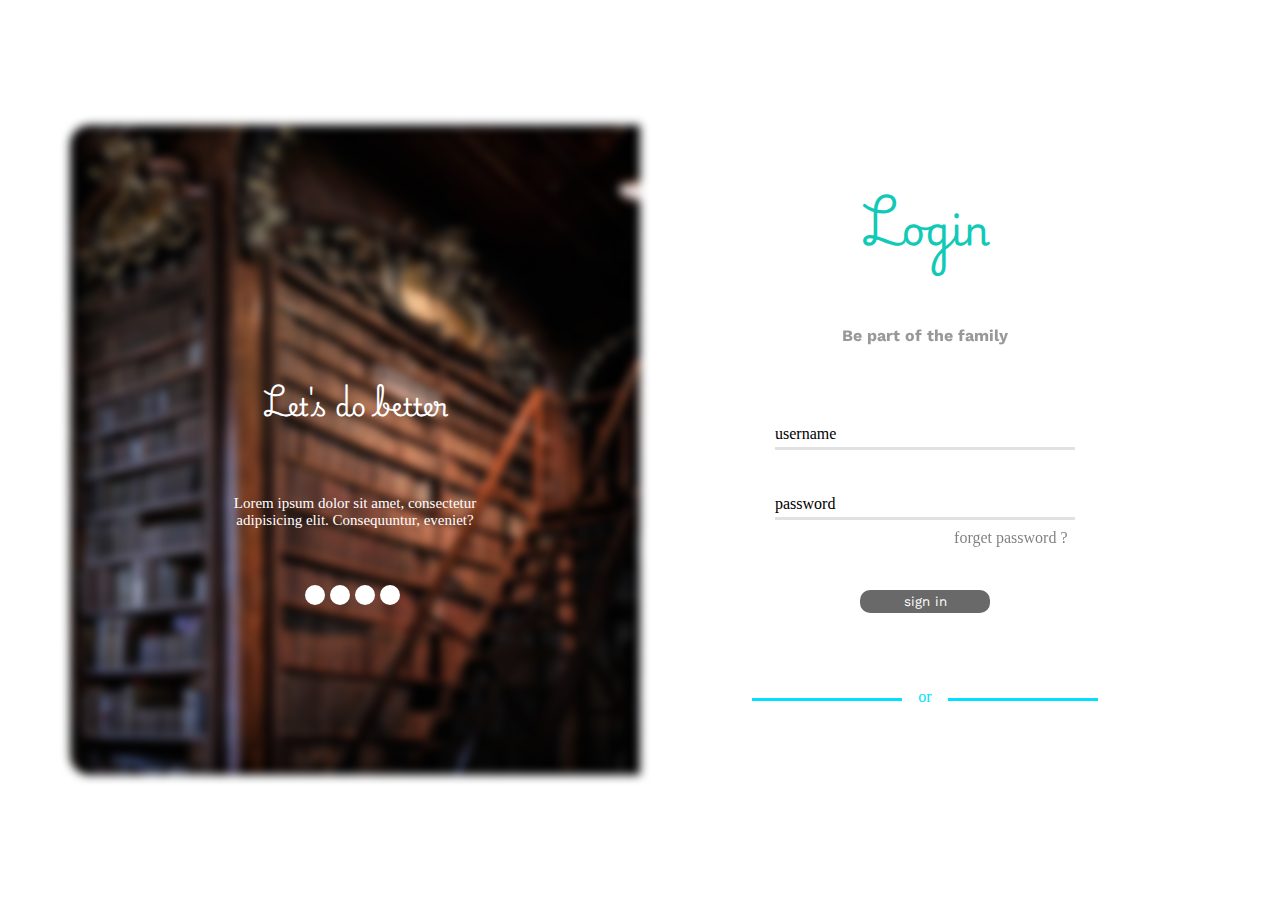
==== login-paper.html @ 029db48c "first commit" ====
<!DOCTYPE html>
<html lang="en">
<head>
    <meta charset="UTF-8">
    <meta name="viewport" content="width=device-width, initial-scale=1.0">
    <!-- main css file -->
     <link rel="stylesheet" href="css/style.css">
    <!-- second page css file -->
    <link rel="stylesheet" href="css/second-page.css">
    <!-- login paper css file -->
     <link rel="stylesheet" href="css/login-paper.css">
    <!-- Normalize css file -->
     <link rel="stylesheet" href="css/normalize.css">
   <!-- font -->
   <link rel="preconnect" href="https://fonts.googleapis.com">
   <link rel="preconnect" href="https://fonts.gstatic.com" crossorigin>
   <link href="https://fonts.googleapis.com/css2?family=Work+Sans:ital,wght@0,100..900;1,100..900&display=swap" rel="stylesheet">
   <!-- font awesome file -->
    <link rel="stylesheet" href="css/all.min.css">
    <title>login paper</title>
</head>
<body>
    <div class="all-page">
        <div class="container">
            <div class="page">
                <div class="part-one">
                    <img src="image/part-one.jpeg" alt="part one">
                    <div class="details">
                        <h2>Let's do better</h2>
                        <p>Lorem ipsum dolor sit amet, consectetur adipisicing elit. Consequuntur, eveniet?</p>
                    </div>
                    <div class="hover-button">
                        <span></span>
                        <span></span>
                        <span></span>
                        <span></span>
                    </div>
                </div>
                <div class="part-two">
                    <div class="details">
                        <h2>Login</h2>
                        <h4>Be part of the family</h4>
                    </div>
                    <div class="forme">
                        <form>
                            <div class="one">
                                <input class="p4" type="text" id="name" required name="username">
                                <label for="name">username</label>
                            </div>
                            <div class="two">
                                <input type="password" id="password" required name="password" minlength="8" maxlength="32">
                                <label for="password">password</label>
                            </div>
                            <p class="forget">forget password ?</p>
                            <div class="submit">
                                <input type="submit" value="sign in">
                            </div>
                        </form>
                    </div>
                    <div class="footer-form">
                        <p class="or">or</p>
                        <div class="google">
                            <i class="fa-brands fa-google"></i>
                            <p>sign in with google</p>
                        </div>
                    </div>
                </div>
            </div>
        </div>
    </div>
</body>
</html>
---- css/style.css ----
/*  start global value */

*{
    box-sizing: border-box;
    -webkit-box-sizing: border-box;
    -moz-box-sizing: border-box;
    margin: 0;
    padding: 0;
}

.container{
    padding-left: 15px;
    padding-right: 15px;
    margin-left: auto;
    margin-right: auto;
}

:root{
    --maincolor:#10cab7;
    --secondcolor:#26D381;
    --thirdcolor:#00E1FF;
    --fourthcolor:#EEE;
    --fifthcolor:#e1dfdf;
    --mainfont: "Work Sans", serif;
}

/* small */

@media (min-width: 768px){
    .container{
        width: 750px;
    }
}

/* meduim */

@media (min-width: 992px){
    .container{
        width: 950px;
    }
}

/* large */

@media (min-width: 1200px){
    .container{
        width:1170px;
    }
}

/* start my framwork title of the bage */

.bage-title-all{
    display: flex;
    justify-content: center;
    align-items: center;
    flex-wrap: wrap;
    position: relative;
}

.bage-head-title{
    font-family: var(--mainfont);
    font-size: 100px;
    width: 100%;
    display: flex;
    justify-content: center;
    font-weight: 900;
    opacity: .1;
}

.abge-para-title{
    position: absolute;
    bottom: 80px;
    font-size: 20px;
    opacity: .7;
}

/* end my framwork title of the bage */

::selection{
    background-color: #ff4081;
    color: #ffffff;
}

/*  end global value */

/* ===================================================================================================== */

/*  start header */
.header{
    padding: 20px;
}

.nav{
    display: flex;
    justify-content: center;
    align-items: center;
}

.all{
    width: 80%;
    position: relative;
    display: grid; 
    grid-template-columns: 1fr 1fr 1fr;
    padding: 15px;
    border-radius: 10px;
    padding-bottom: 0px;
    background-color: var(--fourthcolor);
    box-shadow:0 0 15px 10px var(--fifthcolor) ;
    z-index: 100;
}

.header .all{
    position: fixed;
    top: -5px;
}

.header .all .logo{
    width: 70px;
}

.header .all .icon{
    display: flex;
    justify-content: flex-end;
    flex-wrap: wrap;
    width: 30px;
    position: relative;
}

.header .all .links{
    position: relative;
    grid-column: 3/4;
    display: flex;
    justify-content: flex-end;
}

.header .all .links .icon span{
    width:100%;
    height: 4px;
    display: block;
    background-color: black;
    margin-bottom:4px;
    border-radius: 5px; 
}

.header .all .icon span:nth-child(2){
    display: flex;
    justify-content: flex-end;
    width: 60%;
}

.header .all .icon:hover span:nth-child(2){
    width: 100%;
    transition: .5s;
}

.header .all .links ul{
    list-style: none;
    background-color: var(--fourthcolor);
    min-width: 150px;
    margin: 0;
    padding: 0;
    position: absolute;
    right: 0;
    padding: 10px;
    top: 40px;
    border-radius: 5px;
    display: none;
}

.header .all .links ul::before{
    content: "";
    position: absolute;
    width: 0px;
    height: 0px;
    left: 127px;
    top: -15px;
    border-style: solid;
    border-color: black transparent transparent transparent;
    border-width: 10px;
}

.header .all .links ul  li a{
    text-decoration: none;
    display: block;
    font-family:Arial;
	color:var(--secondcolor);
	font-size:15px;
    padding: 10px;
}

.header .all .links ul  li a:hover{
    color: var(--thirdcolor);
    transform: translateX(10px);
    transition-duration: .5s;
}

.header .all .links ul  li:not(:last-child){
    border-bottom: 3px solid #e1dfdf;
}

.header .all .links:hover ul{
    display: block;
    transition: 3s;
}

.welcome{
    width: 100%;
    background-image: url(../image/header.jpg);
    background-size: cover;
    height: calc(100vh - 68px);
    display: flex;
    justify-content: center;
    align-items: center;
}

.welcome .detail{
    text-align: center;
}

.welcome .detail h1{
    color: #10cab7;
    font-size: 70px;
    font-family: var(--mainfont);
}

.welcome .detail p{
    color:black ;
    font-size: 25px;
    min-width: 50%;
    font-family: "Work Sans", serif;
    margin-top: 20px;
}

@media (max-width: 768px){
    .welcome .detail h1{
        font-size: 55px;
    }
}


/*  end header */

/* =============================================================================================================== */

/* start header section  */

.header-section{
    width: 100%;
    height: 50vh;
}

.header-section .content{
    width: 80%;
    display: flex;
    justify-content: space-between;
    margin: 100px auto;
}

.header-section .content .card{
    width: calc(80% / 3);
    display: flex;
    justify-content: center;
    align-items: center;
    flex-wrap: wrap;
}

.header-section .content .card i{
    font-size: 50px;
    width: 100%;
    display: flex;
    justify-content: center;
    color: var(--maincolor);
    margin-bottom: 30px;
}

.header-section .content > div{
    padding: 20px;
    box-shadow: 0px 20px 20px 10px var(--fifthcolor);
}

.header-section .content .three{
    width: 25%;
}

.header-section .content .card  h3{
    font-size: 25px;
    text-align: center;
    margin-bottom: 20px;
    font-family: var(--mainfont);
    font-weight: 800;
}

.header-section .content .card p{
    font-size: 15px;
    text-align: center;
    width: 80%;
    opacity: .5;
}

.header-section .content .card:hover{
    box-shadow: 0 0 15px 10px var(--fifthcolor);
    padding: 15px;
    border-radius: 20px;
    transition: 1s;
}

/*  start media header section  */

/* phone */

@media (max-width: 767px){
    .header-section{
        width: 100%;
        height: 110vh;
    }
    .header-section .content {
        display: block;
    }
    .header-section .content .card{
        width: 100%;
        margin-bottom: 50px;
        border-radius: 10px;
        box-shadow:0 0 15px 10px var(--fifthcolor) ;
        padding: 15px;
    }
}

/* small */

@media (min-width: 768px) and (max-width: 991px) {
    .header-section{
        width: 100%;
        height: 100vh;
    }
    .header-section .content {
        display: block;
    }
    .header-section .content .card{
        width: 100%;
        margin-bottom: 50px;
        border-radius: 10px;
        box-shadow:0 0 15px 10px var(--fifthcolor) ;
        padding: 15px;
    }
}

/* meduim */

@media (min-width: 992px) and (max-width: 1199px){
    .header-section{
        width: 100%;
        height: 60vh;
    }
    .header-section .content {
        display: flex;
        flex-wrap: wrap;
    }
    .header-section .content .card{
        width: calc(50% - 30px);
        margin-bottom: 50px;
        border-radius: 10px;
        box-shadow:0 0 15px 10px var(--fifthcolor) ;
        padding: 15px;
    }
    .header-section .content .one{
        margin-right: 30px;
    }
    .header-section .content .two{
        margin-left: 30px;
    }
    .header-section .content .three{
        width: 80%;
        margin: auto;
    }
}

/* large */

@media (min-width: 1200px){
}


/*  end media header section  */

/* end header section  */

/* =============================================================================================================== */


/* start Services section */

.Services{
    width: 100%;
    height: 100vh;
}

/* title of the bage by framfork */

.Services .container .Services-body{
    display: grid;
    grid-template-columns: 1fr 1fr 1fr;
    grid-template-rows:20vh 20vh  ;
    margin-top:140px ;
}

.Services .container .Services-body .element1 , .element2{
    grid-column: 1 / 2;
}

.Services .container .Services-body .element3 , .element4{
    grid-column: 2 / 3;
}

.Services .container .Services-body .element3{
    grid-row: 1 / 2;
}

.Services .container .Services-body  .Services-imge{
    grid-column: 3 / 4;
    grid-row: 1 / 3;
    position: relative;
}

.Services .container .Services-body .element{
    width: 200px;
    display: flex;
    position: relative;
}

.Services .container .Services-body .element:hover h3{
    color: var(--maincolor);
    transition: .7s;
}

.Services .container .Services-body .element:hover p{
    opacity: .5;
    transition: .7s;
}

.Services .container .Services-body .element i{
    font-size: 40px;
    color: var(--maincolor);
    margin-right: 20px;;
}

.Services .container .Services-body .element .Services-head,.Services-para{
    position: absolute;
} 

.Services .container .Services-body .element .Services-head{
    width: 100%;
    left: 80px;
    top: 0px;
    font-family: var(--mainfont);
    font-weight: 900;
}

.Services .container .Services-body .element .Services-para{
    width: 100%;
    top: 40px;
    left: 80px;
    opacity: .7;
}

.Services .container .Services-img{
    width: 200px;
    height: 250px;
    position: relative;
    top: 40%;
    transform: translateY(-50%);
    left: 40px;
    border-radius: 5px;
}

.Services .container .Services-imge::after{
    content: "";
    position: absolute;
    width: 80px;
    height: 320px;
    background-color: rgb(43, 69, 89);
    top: 40%;
    transform: translateY(-50%);
    z-index: -100;
    border-radius: 5px;
}

/*  start media section  */

/* phone */

@media(max-width: 767px){
    .Services .container .Services-body{
        display: grid;
        grid-template-columns: 1fr 1fr 1fr 1fr;
        grid-template-rows:20vh 20vh 20vh 20vh ;
        margin-top:90px ;
    }
    
    .Services .container .Services-body .element1 , .element2{
        grid-column: 2 / 4;
    }
    .Services .container .Services-body .element1{
        grid-row: 1 / 2;
    }
    .Services .container .Services-body .element2{
        grid-row: 2 / 3;
    }
    .Services .container .Services-body .element3 , .element4{
        grid-column: 2 / 4;
    }
    .Services .container .Services-body .element3{
        grid-row: 3 / 4;
    }
    .Services .container .Services-body .element4{
        grid-row: 4 / 5;
    }
    .Services .container .Services-body  .Services-imge{
        display: none;
    }
    .Services .container .Services-body .element{
        position: relative;
        left: 35%;
        transform: translateX(-50%);
        margin-bottom: 50px;
    }
    .Services .container .Services-body .element:hover h3{
        color: var(--maincolor);
        transition: .7s;
    }
    .Services .container .Services-body .element:hover p{
        opacity: .5;
        transition: .7s;
    }
    .Services{
        height: 120vh;
    }
    .Services .container .title h1{
        font-size: 80px;
    }
    .Services .container .title p{
        bottom: 55px;
    }
}

/* small */

@media (min-width: 768px) and (max-width: 991px){
    .Services .container .Services-body{
        display: grid;
        grid-template-columns: 1fr 1fr 1fr 1fr;
        grid-template-rows:20vh 20vh  ;
        margin-top:140px ;
    }
    .Services .container .Services-body .element1 , .element2{
        grid-column: 1 / 3;
    }
    .Services .container .Services-body .element3 , .element4{
        grid-column: 3 / 5;
    }
    .Services .container .Services-body .element3{
        grid-row: 1 / 2;
    }
    .Services .container .Services-body  .Services-imge{
        display: none;
    }
}

/* meduim */

@media (min-width: 992px) and (max-width: 1199px){   
}

/* large */

@media (min-width: 1200px){
}

/* end Services section */

/* =============================================================================================================== */

/*start Portfolio section */

.portfolio{
    width: 100%;
    height: 100vh;
    background-color: var(--fourthcolor);
}

/* title of the bage by framfork */

.portfolio .container .portfolio-body{
    display: grid;
    grid-template-columns: repeat(3 , 1fr);
    gap: 30px;
    margin-top: 50px;
    perspective: 500px;  
} 

.portfolio .container .portfolio-body .portfolio-card{
    transform-style: preserve-3d;
    transition-duration: 1s; 
    position: relative;
    width: 300px;
    height: 300px;
}

.portfolio .container .portfolio-body .portfolio-card .front{
    width: 100%;
    height: 100%;
    background-color: rgb(245, 244, 244);
    border-radius: 10px;
    position: absolute;
    backface-visibility: hidden;
}

.portfolio .container .portfolio-body .portfolio-card .front .portfolio-imge{
    width: 100%;
    height:200px;
    border-radius: 10px;
    opacity: .8;
    border-bottom-right-radius: 0;
    border-bottom-left-radius: 0;
}

.portfolio .container .portfolio-body .portfolio-card .front h3{
    display: flex ;
    justify-content: flex-start;
    align-items: center;
    font-size: 20px;
    margin: 15px 0px;
    font-family: var(--mainfont);
    font-weight: 800;
    margin-left: 15px;
}

.portfolio .container .portfolio-body .portfolio-card .front p{
    opacity: .7;
    width: 270px;
    margin: 15px 0px;
    display: flex;
    justify-content: flex-start;
    flex-wrap: wrap;
    margin-left: 15px;
}

.portfolio .container .portfolio-body .portfolio-card .back{
    width: 100%;
    height: 100%;
    background-color: rgb(245, 244, 244);
    padding: 15px;
    border-radius: 10px;
    position: absolute;
    top: 0;
    transform: rotateY(180deg);
    backface-visibility: hidden;
}

.portfolio .container .portfolio-body .portfolio-card .back h3{
    width: 100%;
    display: flex;
    justify-content: center;
    align-items: center;
    margin: 20px 0;
    font-size: 30px;
    font-family: var(--mainfont);
    font-weight: 600;
}

.portfolio .container .portfolio-body .portfolio-card .back p{
    text-align: center;
    opacity: .7;
}

.portfolio .container .portfolio-body .portfolio-card:hover {
    transform: rotatey(180deg);
    transition: 1s;
}

.portfolio .container .view{
    height: 100px;
    display: flex;
    justify-content: center;
    align-items: center;
}

.portfolio .container .view button{
    width: 150px;
    height: 30px; 
    outline: none;
    border: 2px solid black;
    border-radius: 10px;
}

.portfolio .container .view button:hover{
    color: var(--maincolor);
    background-color: var(--fourthcolor);
    transition: .5s;
}

/*  start media portfolio section  */

/* small */

@media (max-width: 991px){
    .portfolio .container .portfolio-body{
        display: grid;
        grid-template-columns: repeat(3 , 1fr);
        grid-template-rows: repeat(3 , 1fr);
        gap: 30px;
        margin-top: 50px;
        perspective: 500px;
    } 
    .portfolio .container .portfolio-body .cards1{
        grid-column: 2/3;
        grid-row: 1/2;
    }
    .portfolio .container .portfolio-body .cards2{
        grid-column: 2/3;
        grid-row: 2/3;
    }
    .portfolio .container .portfolio-body .cards3{
        grid-column: 2/3;
        grid-row: 3/4;
    }
    .portfolio .container .portfolio-body{
        margin-top: 0;
    }
    .portfolio{
        height: 170vh;
    }
    .portfolio .container .title h1{
        font-size: 80px;
    }
    .portfolio .container .title p{
        bottom: 55px;
    }
}

/* meduim */

@media (min-width: 992px) and (max-width: 1199px){   
    .portfolio .container .portfolio-body{
        display: grid;
        grid-template-columns: repeat(4 , 1fr);
        grid-template-rows: 1fr 1fr ;
        gap: 30px;
        margin-top: 50px;
        perspective: 500px;
    } 
    .portfolio .container .portfolio-body .cards1{
        grid-column: 2/3;
        grid-row: 1/2;
    }
    .portfolio .container .portfolio-body .cards2{
        grid-column: 3/4;
        grid-row: 1/2;
    }
    .portfolio .container .portfolio-body .cards3{
        grid-column: 2/4;
        grid-row: 2/3;
        left: 50%;
        transform: translateX(-50%);
    }
    .portfolio{
        height: 160vh;
    }
}

/* large */

@media (min-width: 1200px){
}

/*  end media portfolio section  */

/*end Portfolio section */

/* =============================================================================================================== */

/* start about section  */

.about{
    width: 100%;
    height: 100vh;
}

/* title of the bage by framfork */

.about-content{
    display: grid;
    grid-template-columns: span(auto-fill , minmax(200px , 1fr));
    gap: 20%;
    margin-top: 50px;
}

.about-content .about-image{
    grid-column: 1/2;
}

.about-content .about-detail{
    grid-column: 2/4;
}

.about-content .about-image{
    width: 100%;
    height: 250px;
    position: relative;
}

.about-content .about-image img{
    width: 100%;
    height: 100%;
    border-radius: 5px;
}

.about-content .about-image::after{
    content: "";
    width: 70px;
    height: 80%;
    position: absolute;
    top: -20px;
    right: -30px;
    z-index: -100;
    background-color: var(--maincolor);
    border-radius: 5px;
}

.about-content .about-image::before{
    content: "";
    width: 100px;
    height: 60px;
    position: absolute;
    bottom: 20%;
    right: -100px;
    background-color: var(--maincolor);
    border-radius: 5px;
}

.about-content .about-detail{
    width: 500px;
    position: relative;
}

.about-content .about-detail .p1{
    width: 75%;
    margin-bottom: 100px ;
    font-size: 17px;
    font-weight: 500;
}

.about-content .about-detail .p2{
    width: 80%;
    font-size: 14px;
    opacity: .5;
}

.about-content .about-detail  .p1:hover{
    color: var(--maincolor);
    transition: .5s;
    font-size: 20px;
    width: 90%;
}

.about-content .about-detail .p2:hover{
    color: var(--maincolor);
    transition: .5s;
    font-size: 17px;
    width: 90%;
    opacity: 1;
}

.about-content .about-detail::after{
    content: "";
    width: 200px;
    height: 4px;
    background-color: var(--maincolor);
    position: absolute;
    top: 50%;
    transform: translateY(-50%);
}

/* start about media */

/* phone */

@media (max-width: 767px){
    .about-content .about-image {
        display: none;
    }
    .about-content{
        display: grid;
        grid-template-columns:auto 1fr auto;
        gap: 10%;
        margin-top: 50px;
    
    }  
    .about-content .about-detail{
        grid-column: 2/3;
        width: 100%;
    }
    .about .container .title h1 {
        font-size: 80px;
    }
    .about .container .title p{
        bottom: 60px;
    }
    .about-content .about-detail .p1{
        width: 90%;
        font-size: 15px;
    }
    .about-content .about-detail .p2{
        width: 90%;
    }
    .about{
        height: 80vh;
    }
}

/* small */

@media (min-width: 768px) and (max-width: 991px){
    .about-content .about-image {
        display: none;
    }
}

/* meduim */

@media (min-width: 992px){
}

/* large */

@media (min-width: 1200px){
}

/* end about media */

/* end about section */

/* =============================================================================================================== */

/* start contact section */

.contact{
    width: 100%;
    height: 550px;
    background-color: var(--fourthcolor);
}

.contact .contact-content{
    width: 100%;
    margin-top: 40px;
}

.contact .contact-content .p1{
    font-size: 50px;
    font-family: var(--mainfont);
    font-weight: 700;
    color: rgb(48, 60, 66);
    margin-bottom: 10px;
}

.contact .contact-content .p1:hover{
    color: var(--maincolor);
    transition: .5s;
}

.contact .contact-content .p2{
    font-size: 40px;
    text-indent: 40px;
    font-family: var(--mainfont);
    font-weight: 600;
    color: var(--maincolor);
    text-shadow: 0px 0px 5px var(--thirdcolor);
    margin-top: 10px;
}

.contact .contact-content .p2:hover{
    color:rgb(48, 60, 66) ;
    transition: .5s;
    text-shadow: 0px 0px 5px rgb(48, 60, 66);
}

.contact .contact-content .social {
    text-indent: 80px;
    margin-top: 40px;
    position: relative;
    display: flex;
    justify-content: flex-start;
}

.contact .contact-content .social .p3{
    font-size: 12px;
}

.contact .contact-content .social .icon{
    display: grid;
    grid-template-columns: repeat(3,1fr);
}

.contact .contact-content .social .icon > i:hover{
    color: var(--maincolor);
    transition: .5s;
    font-size: 25px;
    width: 40px;
}

footer{
    width: 100%;
    height: 100px;
    background-color: rgb(41, 70, 87);
    position: relative;
    display: flex;
    justify-content: center;
    align-items: center;
}

footer .foot p{
    color: white;
    align-self: center;
    font-size: 15px;
    font-weight: 500;
    font-family: var(--mainfont);
}

/* start media section */

/* phone */

@media (max-width: 767px){
    .contact .contact-content .p1{
        font-size: 30px;
    }
    .contact .contact-content .p2{
        font-size: 20px;
    }
    .contact .contact-content .social .p3{
        font-size: 10px;
        display: none;
    }
    .contact .contact-content .social .icon{
        display: none;
    }
    .contact .container .title h1{
        font-size: 80px;
    }
    .contact .container .title p{
        bottom: 60px;
    }
}

/* small */

@media (min-width: 768px) and (max-width: 900px){
    .contact .contact-content .p1{
        font-size: 40px;
    }
    .contact .contact-content .p2{
        font-size: 30px;
    }
    .contact .contact-content .social .p3{
        font-size: 10px;
    }
}

/* meduim */

@media (min-width: 992px){
}

/* large */

@media (min-width: 1200px){

}
/* end media section */

/* end contact section */

/* ===================================================================================================================== */

/* end of the firt bage  */

/* ======================================================================================================================= */
---- css/second-page.css ----
/*  global values are in main css file  */

/* start header section  */

/* Head designs in the main css*/

.all{
    box-shadow:0 0 15px 10px var(--fourthcolor) ;
}

.second-welcome{
    width: 100%;
    background-image: url(../image/second-header.jpg);
    background-size: cover;
    height: calc(100vh - 68px);
    display: flex;
    justify-content: center;
    align-items: center;
    box-shadow: 0px 0px 20px 15px black;
}

.second-welcome .second-detail{
    width: 60%;
    height: 150px;
    background-color: white;
    display: flex;
    justify-content: space-evenly;
    flex-direction: column;
    border-radius: 10px;
}

.second-welcome .second-detail h3{
    font-size: 20px;
    font-family: var(--mainfont);
    margin-left: 5%;
}

.second-welcome .second-detail p{
    color:initial ;
    font-size: 60px;
    font-family: var(--mainfont);
    margin-left: 5%;
    color: var(--maincolor);
    font-weight: 700;
}

/* start media header */

/* phone */

@media (max-width:767px){
    .second-welcome .second-detail{
        width: 45%;
        height: 150px;
    }
    .second-welcome .second-detail h3{
        font-size: 10px;
        margin-left: 5%;
    }
    .second-welcome .second-detail p{
        font-size: 15px;
    }
    header{
        height: 110vh;
    }
}

/* small */

@media (min-width: 768px) and (max-width:991px){
    .second-welcome .second-detail{
        width: 45%;
        height: 150px;
    }
    .second-welcome .second-detail h3{
        font-size: 12px;
        margin-left: 5%;
    }
    
    .second-welcome .second-detail p{
        font-size: 20px;
    }
}

@media (min-width: 992px) and (max-width:1199px){
    .second-welcome .second-detail{
        width: 45%;
        height: 150px;
    }
    .second-welcome .second-detail h3{
        font-size: 14px;
        margin-left: 5%;
    }
    .second-welcome .second-detail p{
        font-size: 30px;
    }
}

/* meduim */

@media (min-width: 1200px) and (max-width:1449px){
    .second-welcome .second-detail{
        width: 50%;
        height: 150px;
    }
    .second-welcome .second-detail h3{
        font-size: 17px;
        margin-left: 5%;
    }
    .second-welcome .second-detail p{
        font-size: 40px;
    }
}

/* large */

@media (min-width: 1450px){
}

/* end media header */

/* end header section  */

/* ================================================================================== */

/*  start second-paper section */

.second-paper{
    width: 100%;
    height: 80vh;
    display: flex;
    justify-content: center;
    align-items: center;
    background-color: var(--fourthcolor);
}

.second-paper .second-paper-details{
    display: grid;
    grid-template-columns: repeat(4 , 25%);
    margin-top: 150px;
}

.second-paper .second-paper-details .paragraph{
    grid-column:1/4 ;
    width: 80%;
}

.second-paper .second-paper-details .paragraph .p1{
    font-family: var(--mainfont);
    font-size: 25px;
    margin-bottom: 110px;
    position: relative;
    font-weight: 600;
}

.second-paper .second-paper-details .paragraph .p1::after{
    content: "";
    width: 350px;
    height: 5px;
    background-color: var(--maincolor);
    position: absolute;
    left: 0px;
    bottom: -80px;
}

.second-paper .second-paper-details .paragraph .p2{
    font-family: var(--mainfont);
    font-size: 20px;
    margin-top: 100px;
    opacity: .7;
}

.second-paper .second-paper-details .paragraph p:hover{
    color: var(--maincolor);
    transition: .5s;
    opacity: 1;
}

.second-paper .second-paper-details .Category{
    height: 400px;
    width: 100%;
    grid-column: 4/5;
    display: grid;
    position: relative;
    box-shadow: 5px 5px 10px 2px #d7d7d7;
    border-radius: 10px;
}

.second-paper .second-paper-details .Category > div{
    position: relative;
    width: 70%;
    left: 30%;
    margin-top: 10px;
}

.second-paper .second-paper-details .Category > div h3{
    margin-bottom: 10px;
    font-weight: 700;
    font-family: var(--mainfont);
}

.second-paper .second-paper-details .Category > div p{
    opacity: .6;
}

/* start media of second-paper */

/* small */

@media (max-width: 767px){
    .second-paper .second-paper-details{
        display: grid;
        grid-template-columns: repeat(4 , 25%);
        grid-template-areas: 1fr 1fr;
        margin-top: 150px;
        row-gap: 50px;
    }
    .second-paper .second-paper-details .paragraph{
        grid-column:1/5 ;
        grid-row: 1/2;
        width: 80%;
        margin: auto;
    }
    .second-paper .second-paper-details .Category{
        grid-area: 2/2/3/4;
        margin: auto;
    }
    .second-paper{
        height: 155vh;
    }
}

/* meduim */

@media (min-width: 768px){
}

/* large */

@media (min-width: 1200px){

}

/* end media of second-paper */

/*  end second-paper section */

/* ================================================================================== */

/* start third-paper section  */

.third-paper{
    width: 100%;
    height: 120vh;
    display: flex;
    justify-content: center;
    align-items: center;
}

.third-paper .third-paper-image{
    display: flex;
    justify-content: center;
    align-items: center;
    height:800px;
    width: 80%;
    position: relative;
}

.third-paper .third-paper-image img{
    width: 100%;
    height: 100%;
    margin: auto;
    border-radius: 20px;
    opacity: .9;
}

.third-paper .third-paper-image p{
    position: absolute;
    color: white;
    font-size: 50px;
    font-family: var(--mainfont);
    font-weight: 900;
    color: var(--maincolor);
    background-color: var(--fifthcolor);
    padding: 40px;
    margin: 0px 20px;
    border-radius: 10px;
    display: none;
}

.third-paper .third-paper-image:hover p{
    display: block;
    transition-duration: 2s;
}

/* start third-paper media  */

/* phone */

@media (max-width:767px){
    .third-paper .third-paper-image p{
        font-size: initial;
    }
}

@media (min-width: 768px) and (max-width:949px){
    .third-paper .third-paper-image p{
        font-size: 25px;
    }
}

@media (min-width: 950px) and (max-width:1390px){
    .third-paper .third-paper-image p{
        font-size: 35px;
    }
}

@media (min-width: 1391px){
}

/* start third-paper media  */

/* end third-paper section  */

/* ======================================================================================== */

/* strat main4-5-paper section */

.main4-5-paper{
    width: 100%;
    height: 100vh;
    display: flex;
    justify-content: center;
    align-items: center;
    background-color: var(--fourthcolor);
}

.main4-5-paper .main4-5-paper-content{
    width: 100%;
    display: grid;
    grid-template-columns: repeat(4 , 25%);
}

.main4-5-paper .main4-5-paper-content .paragraph{
    grid-column: 1/3;
    width: 90%;
    height: 500px;
    position: relative;
}

.main4-5-paper .main4-5-paper-content .paragraph p{
    position: absolute;
    top: 50%;
    transform: translateY(-50%);   
    font-size: 20px;
}

.main4-5-paper .main4-5-paper-content .paragraph p:hover{
    color: var(--maincolor);
    transition: 1s;
}

.main4-5-paper .main4-5-paper-content .image {
    grid-column: 3/5;
    position: relative;
}

.main4-5-paper .main4-5-paper-content .image img{
    width: 400px;
    height: 500px;
    position: absolute;
    right: 0px;
    border-radius: 10px;
}

/* Different formats */

.Fifth-paper{
    background-color: initial;
}

/* start media main4-5-paper section  */

@media (max-width:767px){
    .main4-5-paper .main4-5-paper-content .image img{
        display: none;

    }
    .main4-5-paper .main4-5-paper-content{
        display: grid;
        grid-template-columns: repeat(4 , 25%);
        row-gap: 40px;
    }
    .main4-5-paper .main4-5-paper-content .paragraph p{
        grid-column: 1/5;
        grid-row: 1/2;
        position: relative;
        left: 50%;
        transform: translateX(-50%);
    }
}

@media (min-width: 200px) and (max-width:1200px){
    .main4-5-paper .main4-5-paper-content{
        display: grid;
        grid-template-columns: repeat(4 , 25%);
        grid-template-rows: 1fr 1fr;
        row-gap: 40px;
    }
    .main4-5-paper .main4-5-paper-content .paragraph{
        grid-column: 2/4;
        grid-row: 1/2;
        position: relative;
        left: 50%;
        transform: translateX(-50%);
    }
    .main4-5-paper .main4-5-paper-content .image{
        grid-column: 2/4;
        grid-row: 2/3;
        position: relative;
    }
    .main4-5-paper .main4-5-paper-content .image img{
        position: relative;
        left: 50%;
        transform: translateX(-50%);
    }
    .main4-5-paper{
        height: 145vh;
    }
}

@media (min-width: 1201px){
}

/* end media main4-5-paper section  */

/* end main4-5-paper section */

/* ======================================================================================= */


/* start login-paper  */

.login-paper{
    width: 100%;
    height: 50vh;
    display: flex;
    justify-content: center;
    align-items: center;
}

.login-paper .container .log{
    display: flex;
    justify-content: center;
    align-items: center;
    position: relative;
}

.login-paper .container .log h1{
    font-size: 100px;   
    font-family: var(--mainfont);
    color: var(--maincolor);
    font-weight: 900;
    letter-spacing: 2px;
}

.login-paper .container .log button{
    position: absolute;
    margin-top: 30%;
    transform: translateY(-50%);
    font-size: 20px;
    font-family: var(--mainfont);
    width: 300px;
    height: 50px;
    outline: none;
    bottom: none;
    border-radius: 10px;
}

.login-paper .container .log button:hover{
    color: var(--maincolor);
    transition: .5s;
}

/*  start login-paper media   */

@media (max-width:1200px){
    .login-paper .container .log button{
        margin-top: 50%;
        transform: translateY(-50%)
    }
}

@media (max-width:767px){
    .login-paper .container .log button{
        margin-top: 90%;
        transform: translateY(-50%)
    }
}

/*  end login-paper media   */

/* end login-paper  */

/* ======================================================================================= */

/* footer formating in main css file */

footer .menu-bar{
    position: absolute;
    bottom: 10px;
}

footer .menu-bar a{
    text-decoration: none;
    font-family: var(--mainfont);
    font-size: 15px;
    color: white;
    font-weight: 100;
}

/* start of menu  */

.end-form{
    width: 300px;
    height: 600px;
    margin: auto;
    background-color: rgb(44, 71, 85);
    position: relative;
}

.end-form .login-content{
    margin-left: 50px;
}

.end-form .menu-all{
    margin-bottom: 30px;
}
.end-form .menu-all .head-all{
    margin-bottom: 20px;
    font-family: var(--mainfont);
    color: #637988;
}

.end-form .menu-all ul{
    list-style: none;
    margin: 0;
    padding: 0;
}

.end-form .menu-all ul li a{
    text-decoration: none;
    color: white;
    margin: 10px 0px;
}

.end-form .menu-all ul li a:hover{
    color: var(--maincolor);
    transition: .5s;
}

.end-form .menu-all .menu-button{
    width: 100px;
    height: 30px;
    background-color: transparent;
    outline: none;
    border: none;
    color: white;
    margin-left: -30px;
    cursor: pointer;
}

.end-form .menu-all .menu-button:hover{
    color: var(--maincolor);
    transition: .5s;
}

.end-form .login-content .Rights{
    color: #708a9b;
    font-size: 10px;
    position: absolute;
    bottom: 10px;
}

/* end of menu  */

/* ======================================================================== */

/* end of second-bage  */
---- css/login-paper.css ----
@import url('https://fonts.googleapis.com/css2?family=Playwrite+VN:wght@100..400&display=swap');

/*  global values are in main css file  */

.all-page{
    width: 100%;
    height: 100vh;
    background-image: url(../image/body-login.jpg);
    color: white;
    display: flex;
    justify-content: center;
    align-items: center;
}

.all-page .page{
    width: 100%;
    height:650px;
    background-color: white;
    color: black;
    display: grid;
    grid-template-columns: 1fr 1fr ;
    border-radius: 20px;
}

.all-page .page .part-one{
    grid-column: 1/2;
    color: white;
    position: relative;
    display: flex;
    justify-content: center;
    align-items: center;
}

.all-page .page .part-one img{
    position: relative;
    z-index: 1;
    width: 100%;
    height: 650px;
    filter: blur(5px);
    border-top-left-radius: 20px;
    border-bottom-left-radius: 20px;
}

.all-page .page .part-one .details{
    position: absolute;
    top: 50%;
    transform: translateY(-50%);
    z-index: 10;
}

.all-page .page .part-one .details h2{
    width: 100%;
    display: flex;
    justify-content: center;
    margin-bottom: 60px;
    font-size: 35px;
    font-family: var(--mainfont);
    font-family: "Playwrite VN", serif;
}

.all-page .page .part-one .details p{
    width: 500px;
    text-align: center;
    font-size: 15px;
    display: flex;
    flex-wrap: wrap;
}

.all-page .page .part-one .hover-button{
    width: 100px;
    height: 40px;
    position: absolute;
    z-index: 10;
    bottom: 150px;
    display: flex;
}

.all-page .page .part-one .hover-button span{
    display: block;
    width: 20px;
    height: 20px;
    background-color:white;
    margin-right: 5px;
    border-radius: 50%;
    animation: move 1.4s linear 0s infinite alternate;
}

.all-page .page .part-one .hover-button span:nth-child(2){
    animation-delay: .4s;
}

.all-page .page .part-one .hover-button span:nth-child(3){
    animation-delay: .8s;
}

.all-page .page .part-one .hover-button span:nth-child(4){
    animation-delay: 1.2s;
}

@keyframes move {
    from{
        transform: translatey(0px);
    }
    to{
        transform: translateY(15px);
        opacity: .3;
    }
}

.all-page .part-two{
    grid-column: 2/3;
    position: relative;
    overflow: hidden;
    height: 650px;
    width: 100%;
}

.all-page .part-two .details h2{
    position: relative;
    top: 50px;
    margin-bottom: 60px;
    width: fit-content;
    font-size: 40px;
    left: 50%;
    transform: translateX(-50%);
    font-family: "Playwrite VN", serif;
    font-weight: 900;
    color: var(--maincolor);
}

.all-page .part-two .details h4{
    position: relative;
    top: 40px;
    margin-bottom: 60px;
    width: fit-content;
    left: 50%;
    transform: translateX(-50%);
    font-family: var(--mainfont);
    opacity: .4;
    font-weight: 700;
}

.all-page .part-two .forme{
    position: relative;
    top: 10%;
    width: 100%;
    display: flex;
    justify-content: center;
    align-items: center;
}

.all-page .part-two .forme div{
    margin-bottom: 50px;
    position: relative;
}

.all-page .part-two .forme div label{
    position: absolute;
    left: 0;
    top: -5px;
    transition: .8s;
    opacity: 1;
}

.all-page .part-two .forme div input{
    width: 300px;
    outline: none;
    border: none;
    border-bottom: 3px solid #e2e1e1;
    caret-color: var(--maincolor);
    color: var(--maincolor);
    font-family: var(--mainfont);
}

.all-page .part-two .forme input:focus ~ label ,
.all-page .part-two .forme input:valid ~ label
{
    position: absolute;
    top: -30px;
    opacity: .5;
}

.all-page .part-two .forme .forget{
    position: absolute;
    bottom: 50%;
    right: 25%;
    opacity: .5;
    cursor: pointer;
}

.all-page .part-two .forme .forget:hover{
    color: var(--maincolor);
    transition: .6s;
    opacity: 1;
}

.all-page .part-two .forme .submit{
    position: relative;
    display: flex;
    justify-content: center;
    margin-top: 70px;
}

.all-page .part-two .forme .submit input{
    cursor: pointer;
    width: 130px;
    outline: none;
    border: none;
    background-color: rgb(105, 105, 105);
    color: white;
    border-radius: 10px;
    padding:4px ;

}

.all-page .part-two .forme .submit input:hover{
    color: var(--maincolor);
    background-color: white;
    font-weight: 900;
    border: 2px solid var(--maincolor);
}

.all-page .part-two .footer-form{
    width: 100%;
    height: 300px;
    display: flex;
    justify-content: center;
    align-items: center;
    position: relative;
}

.all-page .part-two .footer-form .or{
    position: absolute;
    top: 30%;
    color: var(--thirdcolor);
}

.all-page .part-two .footer-form .or::before{
    content: "";
    width: 150px;
    height: 3px;
    background-color: var(--thirdcolor);
    position: absolute;
    right: 30px;
    top: 10px;
}

.all-page .part-two .footer-form .or::after{
    content: "";
    width: 150px;
    height: 3px;
    background-color: var(--thirdcolor);
    position: absolute;
    left: 30px;
    top: 10px;
}

.all-page .part-two .footer-form .google{
    display: flex;
    margin-top: 100px;
}

.all-page .part-two .footer-form .google i{
    margin-right:10px ;
    font-size: 15px;
}

.all-page .part-two .footer-form .google p{
    font-size: 15px;
    color: initial;
    opacity: .7;
    cursor: pointer;

}

.all-page .part-two .footer-form .google p:hover{
    color: var(--maincolor);
    opacity: 1;
}

/* media of login page */

@media (max-width: 767px){
    .all-page .page .part-one{
        display: none;
    }
    .all-page .page .part-two{
        grid-column: 1/3;
        width: 100%;
        height: 600px;
    }
    .all-page .page .part-two .details h2{
        margin-bottom: 40px;
    }
    .all-page .page .part-two .details h4{
        margin-bottom: 40px;
    }
    .all-page .page{
        width: 100%;
        padding: 20px;
        height:650px;
        background-color: white;
        display: block;
    }
    .all-page .part-two .forme .forget{
        right: 0%;
    }
}

@media (min-width: 768px){
    .all-page .page .part-one .details h2{
        font-size: 25px;
    }
    .all-page .page .part-one .details p{
        width: 300px;
        text-align: center;
        font-size: 15px;
        display: flex;
        flex-wrap: wrap;
    }
}

/* meduim */

@media (min-width: 992px) and (max-width: 1200px){
    .all-page .page .part-one .details h2{
        font-size: 30px;
    }
    .all-page .page .part-one .details p{
        width: 400px;
        text-align: center;
        font-size: 15px;
        display: flex;
        flex-wrap: wrap;
    }
}

/* large */

@media (min-width: 1200px){
}

/* end of media  */

/* end of login page */
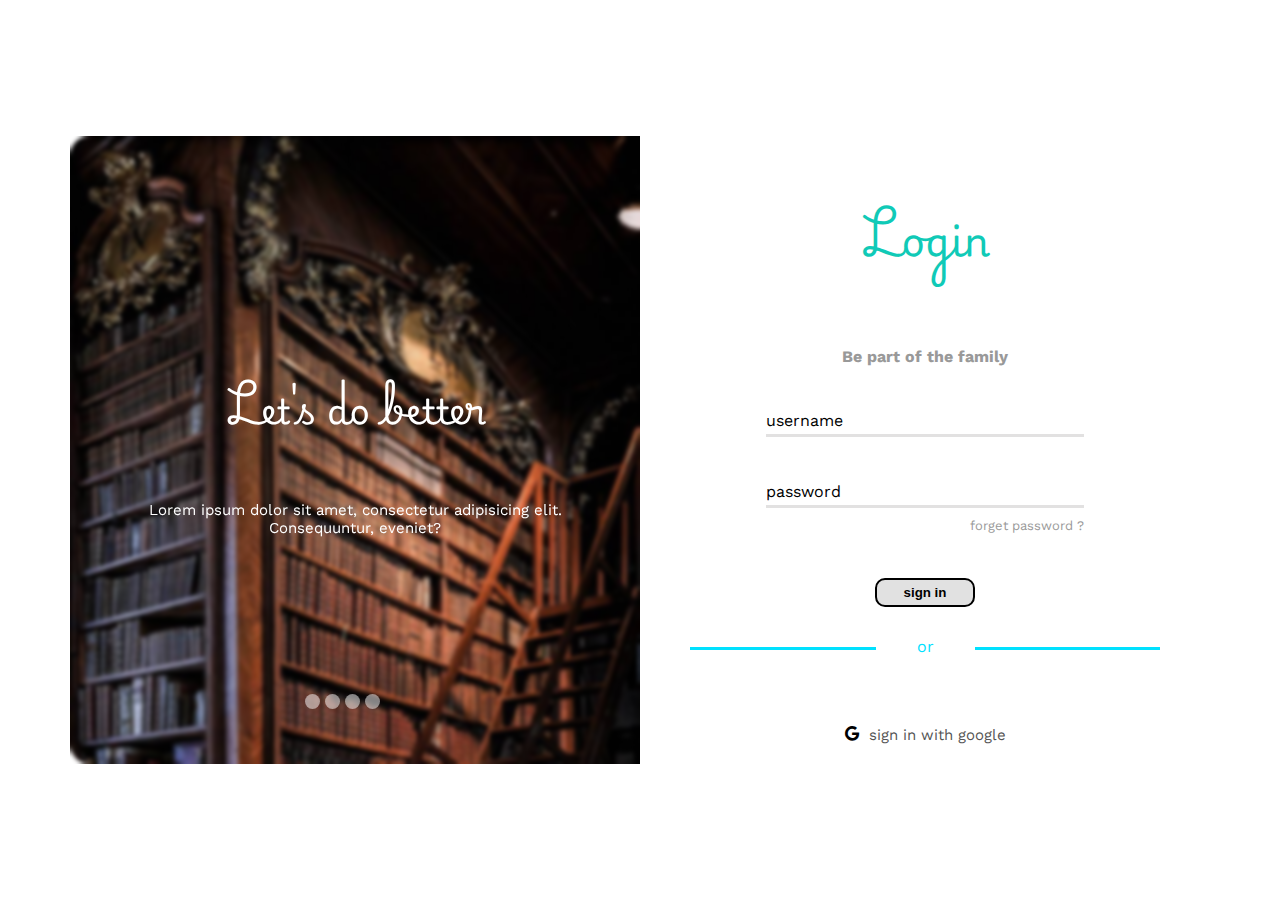
==== commit 75eaf2cd: "Add files via upload" ====
--- a/login-paper.html
+++ b/login-paper.html
@@ -1,72 +1,77 @@
-<!DOCTYPE html>
-<html lang="en">
-<head>
-    <meta charset="UTF-8">
-    <meta name="viewport" content="width=device-width, initial-scale=1.0">
-    <!-- main css file -->
-     <link rel="stylesheet" href="css/style.css">
-    <!-- second page css file -->
-    <link rel="stylesheet" href="css/second-page.css">
-    <!-- login paper css file -->
-     <link rel="stylesheet" href="css/login-paper.css">
-    <!-- Normalize css file -->
-     <link rel="stylesheet" href="css/normalize.css">
-   <!-- font -->
-   <link rel="preconnect" href="https://fonts.googleapis.com">
-   <link rel="preconnect" href="https://fonts.gstatic.com" crossorigin>
-   <link href="https://fonts.googleapis.com/css2?family=Work+Sans:ital,wght@0,100..900;1,100..900&display=swap" rel="stylesheet">
-   <!-- font awesome file -->
-    <link rel="stylesheet" href="css/all.min.css">
-    <title>login paper</title>
-</head>
-<body>
-    <div class="all-page">
-        <div class="container">
-            <div class="page">
-                <div class="part-one">
-                    <img src="image/part-one.jpeg" alt="part one">
-                    <div class="details">
-                        <h2>Let's do better</h2>
-                        <p>Lorem ipsum dolor sit amet, consectetur adipisicing elit. Consequuntur, eveniet?</p>
-                    </div>
-                    <div class="hover-button">
-                        <span></span>
-                        <span></span>
-                        <span></span>
-                        <span></span>
-                    </div>
-                </div>
-                <div class="part-two">
-                    <div class="details">
-                        <h2>Login</h2>
-                        <h4>Be part of the family</h4>
-                    </div>
-                    <div class="forme">
-                        <form>
-                            <div class="one">
-                                <input class="p4" type="text" id="name" required name="username">
-                                <label for="name">username</label>
-                            </div>
-                            <div class="two">
-                                <input type="password" id="password" required name="password" minlength="8" maxlength="32">
-                                <label for="password">password</label>
-                            </div>
-                            <p class="forget">forget password ?</p>
-                            <div class="submit">
-                                <input type="submit" value="sign in">
-                            </div>
-                        </form>
-                    </div>
-                    <div class="footer-form">
-                        <p class="or">or</p>
-                        <div class="google">
-                            <i class="fa-brands fa-google"></i>
-                            <p>sign in with google</p>
-                        </div>
-                    </div>
-                </div>
-            </div>
-        </div>
-    </div>
-</body>
-</html>+<!DOCTYPE html>
+<html lang="en">
+<head>
+    <meta charset="UTF-8">
+    <!-- meta details -->
+    <meta name="description" content="leon project">
+    <meta name="keywords" content="home , about , portfolio">
+    <meta name="viewport" content="width=device-width, initial-scale=1.0">
+    <!-- font awesome file -->
+    <link rel="stylesheet" href="css/all.min.css">
+    <!-- Normalize css file -->
+    <link rel="stylesheet" href="css/normalize.css">
+    <!-- main css file -->
+    <link rel="stylesheet" href="css/style.css">
+    <!-- second page css file -->
+    <link rel="stylesheet" href="css/second-page.css">
+    <!-- login paper css file -->
+    <link rel="stylesheet" href="css/login-paper.css">
+    <!-- font -->
+    <link rel="preconnect" href="https://fonts.googleapis.com">
+    <link rel="preconnect" href="https://fonts.gstatic.com" crossorigin>
+    <link href="https://fonts.googleapis.com/css2?family=Work+Sans:ital,wght@0,100..900;1,100..900&display=swap" rel="stylesheet">
+    <title>login paper</title>
+</head>
+<body>
+    <section>
+        <div class="all-page">
+            <div class="container">
+                <div class="page">
+                    <div class="part-one">
+                        <!-- <img src="image/part-one.jpeg" alt="part one"> -->
+                        <div class="details">
+                            <h2>Let's do better</h2>
+                            <p>Lorem ipsum dolor sit amet, consectetur adipisicing elit. Consequuntur, eveniet?</p>
+                        </div>
+                        <div class="hover-button">
+                            <span></span>
+                            <span></span>
+                            <span></span>
+                            <span></span>
+                        </div>
+                    </div>
+                    <div class="part-two">
+                        <div class="details">
+                            <h2>Login</h2>
+                            <p>Be part of the family</p>
+                        </div>
+                        <div class="forme">
+                            <form>
+                                <div class="one">
+                                    <input type="text" id="name" required name="username">
+                                    <label for="name">username</label>
+                                </div>
+                                <div class="two">
+                                    <input type="password" id="password" required name="password" minlength="8" maxlength="32">
+                                    <label for="password">password</label>
+                                </div>
+                                <p class="forget">forget password ?</p>
+                                <div class="submit">
+                                    <input type="submit" value="sign in">
+                                </div>
+                            </form>
+                        </div>
+                        <div class="footer-form">
+                            <p class="or">or</p>
+                            <div class="google">
+                                <i class="fa-brands fa-google"></i>
+                                <p>sign in with google</p>
+                            </div>
+                        </div>
+                    </div>
+                </div>
+            </div>
+        </div>
+    </section>
+</body>
+</html> --- a/css/style.css
+++ b/css/style.css
@@ -1,1088 +1,687 @@
-
-/*  start global value */
-
-*{
-    box-sizing: border-box;
-    -webkit-box-sizing: border-box;
-    -moz-box-sizing: border-box;
-    margin: 0;
-    padding: 0;
-}
-
-.container{
-    padding-left: 15px;
-    padding-right: 15px;
-    margin-left: auto;
-    margin-right: auto;
-}
-
-:root{
-    --maincolor:#10cab7;
-    --secondcolor:#26D381;
-    --thirdcolor:#00E1FF;
-    --fourthcolor:#EEE;
-    --fifthcolor:#e1dfdf;
-    --mainfont: "Work Sans", serif;
-}
-
-/* small */
-
-@media (min-width: 768px){
-    .container{
-        width: 750px;
-    }
-}
-
-/* meduim */
-
-@media (min-width: 992px){
-    .container{
-        width: 950px;
-    }
-}
-
-/* large */
-
-@media (min-width: 1200px){
-    .container{
-        width:1170px;
-    }
-}
-
-/* start my framwork title of the bage */
-
-.bage-title-all{
-    display: flex;
-    justify-content: center;
-    align-items: center;
-    flex-wrap: wrap;
-    position: relative;
-}
-
-.bage-head-title{
-    font-family: var(--mainfont);
-    font-size: 100px;
-    width: 100%;
-    display: flex;
-    justify-content: center;
-    font-weight: 900;
-    opacity: .1;
-}
-
-.abge-para-title{
-    position: absolute;
-    bottom: 80px;
-    font-size: 20px;
-    opacity: .7;
-}
-
-/* end my framwork title of the bage */
-
-::selection{
-    background-color: #ff4081;
-    color: #ffffff;
-}
-
-/*  end global value */
-
-/* ===================================================================================================== */
-
-/*  start header */
-.header{
-    padding: 20px;
-}
-
-.nav{
-    display: flex;
-    justify-content: center;
-    align-items: center;
-}
-
-.all{
-    width: 80%;
-    position: relative;
-    display: grid; 
-    grid-template-columns: 1fr 1fr 1fr;
-    padding: 15px;
-    border-radius: 10px;
-    padding-bottom: 0px;
-    background-color: var(--fourthcolor);
-    box-shadow:0 0 15px 10px var(--fifthcolor) ;
-    z-index: 100;
-}
-
-.header .all{
-    position: fixed;
-    top: -5px;
-}
-
-.header .all .logo{
-    width: 70px;
-}
-
-.header .all .icon{
-    display: flex;
-    justify-content: flex-end;
-    flex-wrap: wrap;
-    width: 30px;
-    position: relative;
-}
-
-.header .all .links{
-    position: relative;
-    grid-column: 3/4;
-    display: flex;
-    justify-content: flex-end;
-}
-
-.header .all .links .icon span{
-    width:100%;
-    height: 4px;
-    display: block;
-    background-color: black;
-    margin-bottom:4px;
-    border-radius: 5px; 
-}
-
-.header .all .icon span:nth-child(2){
-    display: flex;
-    justify-content: flex-end;
-    width: 60%;
-}
-
-.header .all .icon:hover span:nth-child(2){
-    width: 100%;
-    transition: .5s;
-}
-
-.header .all .links ul{
-    list-style: none;
-    background-color: var(--fourthcolor);
-    min-width: 150px;
-    margin: 0;
-    padding: 0;
-    position: absolute;
-    right: 0;
-    padding: 10px;
-    top: 40px;
-    border-radius: 5px;
-    display: none;
-}
-
-.header .all .links ul::before{
-    content: "";
-    position: absolute;
-    width: 0px;
-    height: 0px;
-    left: 127px;
-    top: -15px;
-    border-style: solid;
-    border-color: black transparent transparent transparent;
-    border-width: 10px;
-}
-
-.header .all .links ul  li a{
-    text-decoration: none;
-    display: block;
-    font-family:Arial;
-	color:var(--secondcolor);
-	font-size:15px;
-    padding: 10px;
-}
-
-.header .all .links ul  li a:hover{
-    color: var(--thirdcolor);
-    transform: translateX(10px);
-    transition-duration: .5s;
-}
-
-.header .all .links ul  li:not(:last-child){
-    border-bottom: 3px solid #e1dfdf;
-}
-
-.header .all .links:hover ul{
-    display: block;
-    transition: 3s;
-}
-
-.welcome{
-    width: 100%;
-    background-image: url(../image/header.jpg);
-    background-size: cover;
-    height: calc(100vh - 68px);
-    display: flex;
-    justify-content: center;
-    align-items: center;
-}
-
-.welcome .detail{
-    text-align: center;
-}
-
-.welcome .detail h1{
-    color: #10cab7;
-    font-size: 70px;
-    font-family: var(--mainfont);
-}
-
-.welcome .detail p{
-    color:black ;
-    font-size: 25px;
-    min-width: 50%;
-    font-family: "Work Sans", serif;
-    margin-top: 20px;
-}
-
-@media (max-width: 768px){
-    .welcome .detail h1{
-        font-size: 55px;
-    }
-}
-
-
-/*  end header */
-
-/* =============================================================================================================== */
-
-/* start header section  */
-
-.header-section{
-    width: 100%;
-    height: 50vh;
-}
-
-.header-section .content{
-    width: 80%;
-    display: flex;
-    justify-content: space-between;
-    margin: 100px auto;
-}
-
-.header-section .content .card{
-    width: calc(80% / 3);
-    display: flex;
-    justify-content: center;
-    align-items: center;
-    flex-wrap: wrap;
-}
-
-.header-section .content .card i{
-    font-size: 50px;
-    width: 100%;
-    display: flex;
-    justify-content: center;
-    color: var(--maincolor);
-    margin-bottom: 30px;
-}
-
-.header-section .content > div{
-    padding: 20px;
-    box-shadow: 0px 20px 20px 10px var(--fifthcolor);
-}
-
-.header-section .content .three{
-    width: 25%;
-}
-
-.header-section .content .card  h3{
-    font-size: 25px;
-    text-align: center;
-    margin-bottom: 20px;
-    font-family: var(--mainfont);
-    font-weight: 800;
-}
-
-.header-section .content .card p{
-    font-size: 15px;
-    text-align: center;
-    width: 80%;
-    opacity: .5;
-}
-
-.header-section .content .card:hover{
-    box-shadow: 0 0 15px 10px var(--fifthcolor);
-    padding: 15px;
-    border-radius: 20px;
-    transition: 1s;
-}
-
-/*  start media header section  */
-
-/* phone */
-
-@media (max-width: 767px){
-    .header-section{
-        width: 100%;
-        height: 110vh;
-    }
-    .header-section .content {
-        display: block;
-    }
-    .header-section .content .card{
-        width: 100%;
-        margin-bottom: 50px;
-        border-radius: 10px;
-        box-shadow:0 0 15px 10px var(--fifthcolor) ;
-        padding: 15px;
-    }
-}
-
-/* small */
-
-@media (min-width: 768px) and (max-width: 991px) {
-    .header-section{
-        width: 100%;
-        height: 100vh;
-    }
-    .header-section .content {
-        display: block;
-    }
-    .header-section .content .card{
-        width: 100%;
-        margin-bottom: 50px;
-        border-radius: 10px;
-        box-shadow:0 0 15px 10px var(--fifthcolor) ;
-        padding: 15px;
-    }
-}
-
-/* meduim */
-
-@media (min-width: 992px) and (max-width: 1199px){
-    .header-section{
-        width: 100%;
-        height: 60vh;
-    }
-    .header-section .content {
-        display: flex;
-        flex-wrap: wrap;
-    }
-    .header-section .content .card{
-        width: calc(50% - 30px);
-        margin-bottom: 50px;
-        border-radius: 10px;
-        box-shadow:0 0 15px 10px var(--fifthcolor) ;
-        padding: 15px;
-    }
-    .header-section .content .one{
-        margin-right: 30px;
-    }
-    .header-section .content .two{
-        margin-left: 30px;
-    }
-    .header-section .content .three{
-        width: 80%;
-        margin: auto;
-    }
-}
-
-/* large */
-
-@media (min-width: 1200px){
-}
-
-
-/*  end media header section  */
-
-/* end header section  */
-
-/* =============================================================================================================== */
-
-
-/* start Services section */
-
-.Services{
-    width: 100%;
-    height: 100vh;
-}
-
-/* title of the bage by framfork */
-
-.Services .container .Services-body{
-    display: grid;
-    grid-template-columns: 1fr 1fr 1fr;
-    grid-template-rows:20vh 20vh  ;
-    margin-top:140px ;
-}
-
-.Services .container .Services-body .element1 , .element2{
-    grid-column: 1 / 2;
-}
-
-.Services .container .Services-body .element3 , .element4{
-    grid-column: 2 / 3;
-}
-
-.Services .container .Services-body .element3{
-    grid-row: 1 / 2;
-}
-
-.Services .container .Services-body  .Services-imge{
-    grid-column: 3 / 4;
-    grid-row: 1 / 3;
-    position: relative;
-}
-
-.Services .container .Services-body .element{
-    width: 200px;
-    display: flex;
-    position: relative;
-}
-
-.Services .container .Services-body .element:hover h3{
-    color: var(--maincolor);
-    transition: .7s;
-}
-
-.Services .container .Services-body .element:hover p{
-    opacity: .5;
-    transition: .7s;
-}
-
-.Services .container .Services-body .element i{
-    font-size: 40px;
-    color: var(--maincolor);
-    margin-right: 20px;;
-}
-
-.Services .container .Services-body .element .Services-head,.Services-para{
-    position: absolute;
-} 
-
-.Services .container .Services-body .element .Services-head{
-    width: 100%;
-    left: 80px;
-    top: 0px;
-    font-family: var(--mainfont);
-    font-weight: 900;
-}
-
-.Services .container .Services-body .element .Services-para{
-    width: 100%;
-    top: 40px;
-    left: 80px;
-    opacity: .7;
-}
-
-.Services .container .Services-img{
-    width: 200px;
-    height: 250px;
-    position: relative;
-    top: 40%;
-    transform: translateY(-50%);
-    left: 40px;
-    border-radius: 5px;
-}
-
-.Services .container .Services-imge::after{
-    content: "";
-    position: absolute;
-    width: 80px;
-    height: 320px;
-    background-color: rgb(43, 69, 89);
-    top: 40%;
-    transform: translateY(-50%);
-    z-index: -100;
-    border-radius: 5px;
-}
-
-/*  start media section  */
-
-/* phone */
-
-@media(max-width: 767px){
-    .Services .container .Services-body{
-        display: grid;
-        grid-template-columns: 1fr 1fr 1fr 1fr;
-        grid-template-rows:20vh 20vh 20vh 20vh ;
-        margin-top:90px ;
-    }
-    
-    .Services .container .Services-body .element1 , .element2{
-        grid-column: 2 / 4;
-    }
-    .Services .container .Services-body .element1{
-        grid-row: 1 / 2;
-    }
-    .Services .container .Services-body .element2{
-        grid-row: 2 / 3;
-    }
-    .Services .container .Services-body .element3 , .element4{
-        grid-column: 2 / 4;
-    }
-    .Services .container .Services-body .element3{
-        grid-row: 3 / 4;
-    }
-    .Services .container .Services-body .element4{
-        grid-row: 4 / 5;
-    }
-    .Services .container .Services-body  .Services-imge{
-        display: none;
-    }
-    .Services .container .Services-body .element{
-        position: relative;
-        left: 35%;
-        transform: translateX(-50%);
-        margin-bottom: 50px;
-    }
-    .Services .container .Services-body .element:hover h3{
-        color: var(--maincolor);
-        transition: .7s;
-    }
-    .Services .container .Services-body .element:hover p{
-        opacity: .5;
-        transition: .7s;
-    }
-    .Services{
-        height: 120vh;
-    }
-    .Services .container .title h1{
-        font-size: 80px;
-    }
-    .Services .container .title p{
-        bottom: 55px;
-    }
-}
-
-/* small */
-
-@media (min-width: 768px) and (max-width: 991px){
-    .Services .container .Services-body{
-        display: grid;
-        grid-template-columns: 1fr 1fr 1fr 1fr;
-        grid-template-rows:20vh 20vh  ;
-        margin-top:140px ;
-    }
-    .Services .container .Services-body .element1 , .element2{
-        grid-column: 1 / 3;
-    }
-    .Services .container .Services-body .element3 , .element4{
-        grid-column: 3 / 5;
-    }
-    .Services .container .Services-body .element3{
-        grid-row: 1 / 2;
-    }
-    .Services .container .Services-body  .Services-imge{
-        display: none;
-    }
-}
-
-/* meduim */
-
-@media (min-width: 992px) and (max-width: 1199px){   
-}
-
-/* large */
-
-@media (min-width: 1200px){
-}
-
-/* end Services section */
-
-/* =============================================================================================================== */
-
-/*start Portfolio section */
-
-.portfolio{
-    width: 100%;
-    height: 100vh;
-    background-color: var(--fourthcolor);
-}
-
-/* title of the bage by framfork */
-
-.portfolio .container .portfolio-body{
-    display: grid;
-    grid-template-columns: repeat(3 , 1fr);
-    gap: 30px;
-    margin-top: 50px;
-    perspective: 500px;  
-} 
-
-.portfolio .container .portfolio-body .portfolio-card{
-    transform-style: preserve-3d;
-    transition-duration: 1s; 
-    position: relative;
-    width: 300px;
-    height: 300px;
-}
-
-.portfolio .container .portfolio-body .portfolio-card .front{
-    width: 100%;
-    height: 100%;
-    background-color: rgb(245, 244, 244);
-    border-radius: 10px;
-    position: absolute;
-    backface-visibility: hidden;
-}
-
-.portfolio .container .portfolio-body .portfolio-card .front .portfolio-imge{
-    width: 100%;
-    height:200px;
-    border-radius: 10px;
-    opacity: .8;
-    border-bottom-right-radius: 0;
-    border-bottom-left-radius: 0;
-}
-
-.portfolio .container .portfolio-body .portfolio-card .front h3{
-    display: flex ;
-    justify-content: flex-start;
-    align-items: center;
-    font-size: 20px;
-    margin: 15px 0px;
-    font-family: var(--mainfont);
-    font-weight: 800;
-    margin-left: 15px;
-}
-
-.portfolio .container .portfolio-body .portfolio-card .front p{
-    opacity: .7;
-    width: 270px;
-    margin: 15px 0px;
-    display: flex;
-    justify-content: flex-start;
-    flex-wrap: wrap;
-    margin-left: 15px;
-}
-
-.portfolio .container .portfolio-body .portfolio-card .back{
-    width: 100%;
-    height: 100%;
-    background-color: rgb(245, 244, 244);
-    padding: 15px;
-    border-radius: 10px;
-    position: absolute;
-    top: 0;
-    transform: rotateY(180deg);
-    backface-visibility: hidden;
-}
-
-.portfolio .container .portfolio-body .portfolio-card .back h3{
-    width: 100%;
-    display: flex;
-    justify-content: center;
-    align-items: center;
-    margin: 20px 0;
-    font-size: 30px;
-    font-family: var(--mainfont);
-    font-weight: 600;
-}
-
-.portfolio .container .portfolio-body .portfolio-card .back p{
-    text-align: center;
-    opacity: .7;
-}
-
-.portfolio .container .portfolio-body .portfolio-card:hover {
-    transform: rotatey(180deg);
-    transition: 1s;
-}
-
-.portfolio .container .view{
-    height: 100px;
-    display: flex;
-    justify-content: center;
-    align-items: center;
-}
-
-.portfolio .container .view button{
-    width: 150px;
-    height: 30px; 
-    outline: none;
-    border: 2px solid black;
-    border-radius: 10px;
-}
-
-.portfolio .container .view button:hover{
-    color: var(--maincolor);
-    background-color: var(--fourthcolor);
-    transition: .5s;
-}
-
-/*  start media portfolio section  */
-
-/* small */
-
-@media (max-width: 991px){
-    .portfolio .container .portfolio-body{
-        display: grid;
-        grid-template-columns: repeat(3 , 1fr);
-        grid-template-rows: repeat(3 , 1fr);
-        gap: 30px;
-        margin-top: 50px;
-        perspective: 500px;
-    } 
-    .portfolio .container .portfolio-body .cards1{
-        grid-column: 2/3;
-        grid-row: 1/2;
-    }
-    .portfolio .container .portfolio-body .cards2{
-        grid-column: 2/3;
-        grid-row: 2/3;
-    }
-    .portfolio .container .portfolio-body .cards3{
-        grid-column: 2/3;
-        grid-row: 3/4;
-    }
-    .portfolio .container .portfolio-body{
-        margin-top: 0;
-    }
-    .portfolio{
-        height: 170vh;
-    }
-    .portfolio .container .title h1{
-        font-size: 80px;
-    }
-    .portfolio .container .title p{
-        bottom: 55px;
-    }
-}
-
-/* meduim */
-
-@media (min-width: 992px) and (max-width: 1199px){   
-    .portfolio .container .portfolio-body{
-        display: grid;
-        grid-template-columns: repeat(4 , 1fr);
-        grid-template-rows: 1fr 1fr ;
-        gap: 30px;
-        margin-top: 50px;
-        perspective: 500px;
-    } 
-    .portfolio .container .portfolio-body .cards1{
-        grid-column: 2/3;
-        grid-row: 1/2;
-    }
-    .portfolio .container .portfolio-body .cards2{
-        grid-column: 3/4;
-        grid-row: 1/2;
-    }
-    .portfolio .container .portfolio-body .cards3{
-        grid-column: 2/4;
-        grid-row: 2/3;
-        left: 50%;
-        transform: translateX(-50%);
-    }
-    .portfolio{
-        height: 160vh;
-    }
-}
-
-/* large */
-
-@media (min-width: 1200px){
-}
-
-/*  end media portfolio section  */
-
-/*end Portfolio section */
-
-/* =============================================================================================================== */
-
-/* start about section  */
-
-.about{
-    width: 100%;
-    height: 100vh;
-}
-
-/* title of the bage by framfork */
-
-.about-content{
-    display: grid;
-    grid-template-columns: span(auto-fill , minmax(200px , 1fr));
-    gap: 20%;
-    margin-top: 50px;
-}
-
-.about-content .about-image{
-    grid-column: 1/2;
-}
-
-.about-content .about-detail{
-    grid-column: 2/4;
-}
-
-.about-content .about-image{
-    width: 100%;
-    height: 250px;
-    position: relative;
-}
-
-.about-content .about-image img{
-    width: 100%;
-    height: 100%;
-    border-radius: 5px;
-}
-
-.about-content .about-image::after{
-    content: "";
-    width: 70px;
-    height: 80%;
-    position: absolute;
-    top: -20px;
-    right: -30px;
-    z-index: -100;
-    background-color: var(--maincolor);
-    border-radius: 5px;
-}
-
-.about-content .about-image::before{
-    content: "";
-    width: 100px;
-    height: 60px;
-    position: absolute;
-    bottom: 20%;
-    right: -100px;
-    background-color: var(--maincolor);
-    border-radius: 5px;
-}
-
-.about-content .about-detail{
-    width: 500px;
-    position: relative;
-}
-
-.about-content .about-detail .p1{
-    width: 75%;
-    margin-bottom: 100px ;
-    font-size: 17px;
-    font-weight: 500;
-}
-
-.about-content .about-detail .p2{
-    width: 80%;
-    font-size: 14px;
-    opacity: .5;
-}
-
-.about-content .about-detail  .p1:hover{
-    color: var(--maincolor);
-    transition: .5s;
-    font-size: 20px;
-    width: 90%;
-}
-
-.about-content .about-detail .p2:hover{
-    color: var(--maincolor);
-    transition: .5s;
-    font-size: 17px;
-    width: 90%;
-    opacity: 1;
-}
-
-.about-content .about-detail::after{
-    content: "";
-    width: 200px;
-    height: 4px;
-    background-color: var(--maincolor);
-    position: absolute;
-    top: 50%;
-    transform: translateY(-50%);
-}
-
-/* start about media */
-
-/* phone */
-
-@media (max-width: 767px){
-    .about-content .about-image {
-        display: none;
-    }
-    .about-content{
-        display: grid;
-        grid-template-columns:auto 1fr auto;
-        gap: 10%;
-        margin-top: 50px;
-    
-    }  
-    .about-content .about-detail{
-        grid-column: 2/3;
-        width: 100%;
-    }
-    .about .container .title h1 {
-        font-size: 80px;
-    }
-    .about .container .title p{
-        bottom: 60px;
-    }
-    .about-content .about-detail .p1{
-        width: 90%;
-        font-size: 15px;
-    }
-    .about-content .about-detail .p2{
-        width: 90%;
-    }
-    .about{
-        height: 80vh;
-    }
-}
-
-/* small */
-
-@media (min-width: 768px) and (max-width: 991px){
-    .about-content .about-image {
-        display: none;
-    }
-}
-
-/* meduim */
-
-@media (min-width: 992px){
-}
-
-/* large */
-
-@media (min-width: 1200px){
-}
-
-/* end about media */
-
-/* end about section */
-
-/* =============================================================================================================== */
-
-/* start contact section */
-
-.contact{
-    width: 100%;
-    height: 550px;
-    background-color: var(--fourthcolor);
-}
-
-.contact .contact-content{
-    width: 100%;
-    margin-top: 40px;
-}
-
-.contact .contact-content .p1{
-    font-size: 50px;
-    font-family: var(--mainfont);
-    font-weight: 700;
-    color: rgb(48, 60, 66);
-    margin-bottom: 10px;
-}
-
-.contact .contact-content .p1:hover{
-    color: var(--maincolor);
-    transition: .5s;
-}
-
-.contact .contact-content .p2{
-    font-size: 40px;
-    text-indent: 40px;
-    font-family: var(--mainfont);
-    font-weight: 600;
-    color: var(--maincolor);
-    text-shadow: 0px 0px 5px var(--thirdcolor);
-    margin-top: 10px;
-}
-
-.contact .contact-content .p2:hover{
-    color:rgb(48, 60, 66) ;
-    transition: .5s;
-    text-shadow: 0px 0px 5px rgb(48, 60, 66);
-}
-
-.contact .contact-content .social {
-    text-indent: 80px;
-    margin-top: 40px;
-    position: relative;
-    display: flex;
-    justify-content: flex-start;
-}
-
-.contact .contact-content .social .p3{
-    font-size: 12px;
-}
-
-.contact .contact-content .social .icon{
-    display: grid;
-    grid-template-columns: repeat(3,1fr);
-}
-
-.contact .contact-content .social .icon > i:hover{
-    color: var(--maincolor);
-    transition: .5s;
-    font-size: 25px;
-    width: 40px;
-}
-
-footer{
-    width: 100%;
-    height: 100px;
-    background-color: rgb(41, 70, 87);
-    position: relative;
-    display: flex;
-    justify-content: center;
-    align-items: center;
-}
-
-footer .foot p{
-    color: white;
-    align-self: center;
-    font-size: 15px;
-    font-weight: 500;
-    font-family: var(--mainfont);
-}
-
-/* start media section */
-
-/* phone */
-
-@media (max-width: 767px){
-    .contact .contact-content .p1{
-        font-size: 30px;
-    }
-    .contact .contact-content .p2{
-        font-size: 20px;
-    }
-    .contact .contact-content .social .p3{
-        font-size: 10px;
-        display: none;
-    }
-    .contact .contact-content .social .icon{
-        display: none;
-    }
-    .contact .container .title h1{
-        font-size: 80px;
-    }
-    .contact .container .title p{
-        bottom: 60px;
-    }
-}
-
-/* small */
-
-@media (min-width: 768px) and (max-width: 900px){
-    .contact .contact-content .p1{
-        font-size: 40px;
-    }
-    .contact .contact-content .p2{
-        font-size: 30px;
-    }
-    .contact .contact-content .social .p3{
-        font-size: 10px;
-    }
-}
-
-/* meduim */
-
-@media (min-width: 992px){
-}
-
-/* large */
-
-@media (min-width: 1200px){
-
-}
-/* end media section */
-
-/* end contact section */
-
-/* ===================================================================================================================== */
-
-/* end of the firt bage  */
-
-/* ======================================================================================================================= */
+/*  start global value */
+*{
+    box-sizing: border-box;
+    -webkit-box-sizing: border-box;
+    -moz-box-sizing: border-box;
+    margin: 0;
+    padding: 0;
+}
+.container{
+    padding-left: 15px;
+    padding-right: 15px;
+    margin-left: auto;
+    margin-right: auto;
+}
+body{
+    font-family: "Work Sans", serif;
+}
+html{
+    scroll-behavior: smooth;
+}
+::-webkit-scrollbar{
+    width: 10px;
+}
+::-webkit-scrollbar-track{
+    background-color: var(--fourthcolor);
+}
+::-webkit-scrollbar-thumb{
+    background-color: var(--maincolor);
+    border-radius: 10px;
+}
+::-webkit-scrollbar-thumb:hover{
+    background-color: var(--secondcolor);
+}
+:root{
+    --maincolor:#10cab7;
+    --secondcolor:#26D381;
+    --thirdcolor:#00E1FF;
+    --fourthcolor:#EEE;
+    --fifthcolor:#e1dfdf;
+    --transition:.4s;
+    --padding:100px;
+}
+/* small */
+@media (min-width: 768px){
+    .container{
+        width: 750px;
+    }
+}
+/* meduim */
+@media (min-width: 992px){
+    .container{
+        width: 950px;
+    }
+}
+/* large */
+@media (min-width: 1200px){
+    .container{
+        width:1170px;
+    }
+}
+/* start my framwork title of the bage */
+.bage-title-all{
+    display: flex;
+    justify-content: center;
+    align-items: center;
+    flex-direction: column;
+    position: relative;
+}
+.bage-head-title{
+    font-family: var(--mainfont);
+    font-size: 100px;
+    color: rgb(0, 0, 0 , .1);
+    font-weight: 900;
+    margin: 0;
+}
+.abge-para-title{
+    position: absolute;
+    bottom: 10px;
+    font-size: 20px;
+    color: #666;
+}
+@media (max-width: 768px){
+    .bage-head-title{
+        font-size: 65px;
+    }
+    .abge-para-title{
+        font-size: 15px;
+    }
+}
+/* end my framwork title of the bage */
+::selection{
+    background-color: #ff4081;
+    color: #ffffff;
+}
+/*  end global value */
+/* ===================================================================================================== */
+/*  start header */
+nav{
+    height: 60px;
+    background-color: var(--fourthcolor);
+    box-shadow:0 0 10px 0px var(--maincolor) ;
+    position: sticky;
+    top: 0px;
+    z-index: 1000;
+    display: flex;
+    justify-content: center;
+    align-items: center;
+}
+.header{
+    width: 100%;
+}
+.nav{
+    display: flex;
+    justify-content: space-between;
+    align-items: center;
+    position: relative;
+    border-radius: 10px;
+}
+.header .nav .logo{
+    width: 70px;
+}
+.header .nav .icon{
+    display: flex;
+    justify-content: flex-end;
+    flex-wrap: wrap;
+    width: 30px;
+}
+.header .nav .links .icon span{
+    width:100%;
+    height: 4px;
+    display: block;
+    background-color: black;
+    margin-bottom:4px;
+    border-radius: 5px; 
+}
+.header .nav .icon span:nth-child(2){
+    width: 60%;
+    transition: var(--transition);
+}
+.header .nav .icon:hover span:nth-child(2){
+    width: 100%;
+}
+.header .nav .links ul{
+    list-style: none;
+    background-color: var(--fourthcolor);
+    min-width: 150px;
+    margin: 0;
+    padding: 0;
+    position: absolute;
+    right: 0;
+    padding: 10px;
+    top: 25px;
+    border-radius: 8px;
+    opacity: 0;
+    z-index: -1000;
+    transition: var(--transition);
+}
+.header .nav .links ul::before{
+    content: "";
+    position: absolute;
+    width: 0px;
+    height: 0px;
+    right: 5px;
+    top: 0px;
+    border-style: solid;
+    border-color: black transparent transparent transparent;
+    border-width: 10px;
+}
+.header .nav .links ul  li a{
+    text-decoration: none;
+    display: block;
+	color:var(--maincolor);
+	font-size:initial;
+    padding-top: 10px;
+    transition: var(--transition)
+}
+.header .nav .links ul  li:not(:last-child) a{
+    padding: 10px 5px 15px;
+}
+.header .nav .links ul  li a:hover{
+    color: var(--thirdcolor);
+    transform: translateX(5px);
+}
+.header .nav .links ul  li:not(:last-child){
+    border-bottom: 3px solid #e1dfdf;
+}
+.header .nav .links:hover ul{
+    opacity: 1;
+    z-index: 1000;
+}
+.welcome{
+    background-image: url(../image/header.jpg);
+    background-size: cover;
+    min-height: calc(100vh - 50px);
+    display: flex;
+    justify-content: center;
+    align-items: center;
+    position: relative;
+}
+.welcome .detail{
+    text-align: center;
+}
+.welcome .detail h1{
+    color: #10cab7;
+    font-size: 70px;
+    margin: 0;
+}
+.welcome .detail p{
+    font-size: 25px;
+    letter-spacing: -.5px;
+    margin-top: 40px;
+}
+@media (max-width: 768px){
+    .welcome .detail h1{
+        font-size: 55px;
+    }
+}
+/*  end header */
+/* =============================================================================================================== */
+/* start header section  */
+.header-section{
+    padding: var(--padding) 0px;
+}
+.header-section .content{
+    display: grid;
+    grid-template-columns: repeat(auto-fill , minmax(300px , 1fr));
+    gap: 20px;
+}
+.header-section .content .card{
+    width: 100%;
+    border-radius: 15px;
+}
+.header-section .content .card i{
+    font-size: 50px;
+    display: flex;
+    justify-content: center;
+    align-items: center;
+    color: var(--maincolor);
+    margin-bottom: 30px;
+}
+.header-section .content > div{
+    padding: 20px;
+    box-shadow: 0px 0px 20px 0px var(--fifthcolor);
+}
+.header-section .content .card  h3{
+    font-size: 23px;
+    margin-bottom: 20px;
+    font-family: var(--mainfont);
+    font-weight: 800;
+    display: flex;
+    justify-content: center;
+    align-items: center;
+}
+.header-section .content .card p{
+    text-align: justify;
+    font-size: 14px;
+    line-height: 1.3;
+    max-width: 90%;
+    position: relative;
+    left: 50%;
+    transform: translateX(-50%);
+    color: #999;
+}
+/*  start media header section  */
+/* phone */
+@media (max-width: 767px){
+    .header-section{
+        width: 100%;
+        /* height: 110vh; */
+    }
+    .header-section .content {
+        display: block;
+    }
+    .header-section .content .card{
+        width: 100%;
+        margin-bottom: 50px;
+        border-radius: 10px;
+        box-shadow:0 0 15px 10px var(--fifthcolor) ;
+        padding: 15px;
+    }
+}
+/*  end media header section  */
+/* end header section  */
+/* =============================================================================================================== */
+/* start Services section */
+.Services{
+    width: 100%;
+    min-height: 100vh;
+    padding: var(--padding) 0px;
+}
+.Services .container .grid-sys{
+    display: flex;
+    justify-content: space-between;
+    flex-wrap: wrap;
+    gap: 20px;
+    margin-top: 50px;
+}
+.Services .container .grid-sys .Services-body{
+    flex-basis: 60%;
+    gap: 4%;
+    display: flex;
+    flex-wrap: wrap;
+}
+.Services .container .grid-sys .Services-imge{
+    flex-basis: 35%;
+}
+.Services .container .Services-body .element{
+    flex-basis: 48%;
+    display: flex;
+}
+.Services .container .Services-body .element i{
+    font-size: 40px;
+    color: var(--maincolor);
+    margin-right: 25px;
+    position: relative;
+    top: 20px;
+}
+.Services .container .Services-body .element h3{
+    font-size: 20px;
+    margin-bottom: 20px;
+    font-family: var(--mainfont);
+    font-weight: 800;
+}
+.Services .container .Services-body .element p{
+    font-size: 14px;
+    color: rgb(0, 0, 0 , .5);
+    line-height: 1.3;
+    max-width: 90%;
+    text-align: justify;
+}
+.Services .container .Services-imge{
+    border-radius: 5px;
+    display: flex;
+    justify-content: center;
+    align-items: center;
+    position: relative;
+}
+.Services .container .Services-imge img{
+    width: 300px;
+    height: 70%;
+    border-radius: 10px;
+}
+.Services .container .Services-imge::after{
+    content: "";
+    position: absolute;
+    width: 80px;
+    height: 85%;
+    right: 10px;
+    background-color: rgb(43, 69, 89);
+    top: 50%;
+    transform: translateY(-50%);
+    z-index: -100;
+    border-radius: 5px;
+}
+/*  start media section  */
+@media(max-width: 992px){
+    .Services .container .grid-sys .Services-body {
+        flex-basis: 100%;
+    }
+    .Services .container .grid-sys .Services-imge{
+        display: none;
+    }
+}
+@media (max-width:768px) {
+    .Services .container .Services-body .element{
+        flex-basis: 100%;
+        margin-bottom: 30px;
+        text-align: center;
+        display: block;
+        padding: 20px 0px;
+    }
+    .Services .container .Services-body .element i{
+        margin: 0;
+        position: relative;
+        top: 0;
+        margin-bottom: 20px;
+    }
+    .Services .container .Services-body .element p {
+        max-width: 100%;
+        text-align: center;
+    }
+}
+/* end Services section */
+/* =============================================================================================================== */
+/*start Portfolio section */
+.portfolio{
+    width: 100%;
+    min-height: 100vh;
+    padding: var(--padding) 0px;
+    background-color: var(--fourthcolor);
+}
+.portfolio .container .portfolio-body{
+    display: grid;
+    grid-template-columns: repeat(auto-fill , minmax(300px , 1fr));
+    gap: 30px;
+    margin-top: 50px;
+    perspective: 500px;  
+    height: 100%;
+} 
+.portfolio .container .portfolio-body .portfolio-card{
+    transform-style: preserve-3d;
+    transition-duration: 1s; 
+    position: relative;
+    width: 300px;
+    margin-left: auto;
+    margin-right: auto;
+}
+.portfolio .container .portfolio-body .portfolio-card .front{
+    width: 100%;
+    height: 100%;
+    background-color: rgb(245, 244, 244);
+    border-radius: 15px;
+    backface-visibility: hidden;
+}
+.portfolio .container .portfolio-body .portfolio-card .front .portfolio-imge{
+    width: 100%;
+    height:200px;
+    opacity: .8;
+    border-top-right-radius: 10px;
+    border-top-left-radius: 10px;
+}
+.portfolio .container .portfolio-body .portfolio-card .front .portfolio-front div{
+    padding: 15px;
+}
+.portfolio .container .portfolio-body .portfolio-card .front h3{
+    font-size: 22px;
+    margin: 15px 0px;
+    font-weight: 800;
+}
+.portfolio .container .portfolio-body .portfolio-card .front p{
+    color: #666;
+    width: 270px;
+    margin: 15px 0px 0px;
+    text-align: justify;
+}
+.portfolio .container .portfolio-body .portfolio-card .back{
+    width: 100%;
+    height: 100%;
+    background-color: rgb(245, 244, 244);
+    padding: 15px;
+    border-radius: 10px;
+    position: absolute;
+    top: 0;
+    transform: rotateY(180deg);
+    backface-visibility: hidden;
+}
+.portfolio .container .portfolio-body .portfolio-card .back h3{
+    width: 100%;
+    display: flex;
+    justify-content: center;
+    align-items: center;
+    margin: 20px 0;
+    font-size: 30px;
+    font-family: var(--mainfont);
+    font-weight: 600;
+}
+.portfolio .container .portfolio-body .portfolio-card .back p{
+    text-align: justify;
+    color: #666;
+}
+.portfolio .container .portfolio-body .portfolio-card:hover {
+    transform: rotatey(180deg);
+    transition: 1s;
+}
+.portfolio .container .view{
+    margin: 50px 0px 0px;
+    display: flex;
+    justify-content: center;
+    align-items: center;
+}
+.portfolio .container .view a{
+    text-decoration: none;
+    height: 35px; 
+    border: 2px solid black;
+    color: black;
+    border-radius: 10px;
+    transition: var(--transition);
+    font-size: 18px;
+    font-weight: 600;
+    padding: 10px 15px ;
+    display: flex;
+    justify-content: center;
+    align-items: center;
+}
+.portfolio .container .view a:hover{
+    color: var(--maincolor);
+}
+/*end Portfolio section */
+/* =============================================================================================================== */
+/* start about section  */
+.about{
+    width: 100%;
+    min-height: 100vh;
+    padding: var(--padding) 0px;
+}
+.about-content{
+    display: flex;
+    flex-wrap: wrap;
+    margin-top: 100px;
+    gap: 10%;
+}
+.about-content .about-image{
+    flex-basis: 30%;
+}
+.about-content .about-detail{
+    flex-basis: 60%;
+}
+.about-content .about-image{
+    width: 100%;
+    position: relative;
+}
+.about-content .about-image img{
+    width: 100%;
+    height: 100%;
+    border-radius: 5px;
+}
+.about-content .about-image::after{
+    content: "";
+    width: 70px;
+    height: 80%;
+    position: absolute;
+    top: -20px;
+    right: -30px;
+    z-index: -100;
+    background-color: var(--maincolor);
+    border-radius: 5px;
+}
+.about-content .about-image::before{
+    content: "";
+    width: 100px;
+    height: 60px;
+    position: absolute;
+    bottom: 20%;
+    right: -100px;
+    background-color: var(--maincolor);
+    border-radius: 5px;
+}
+.about-content .about-detail{
+    position: relative;
+}
+.about-content .about-detail .p1{
+    width: 80%;
+    padding-bottom: 80px ;
+    margin-bottom: 20px;
+    font-size: 17px;
+    font-weight: 500;
+    position: relative;
+    text-align: justify;
+}
+.about-content .about-detail .p2{
+    width: 80%;
+    font-size: 14px;
+    text-align: justify;
+    color: #666;
+}
+.about-content .about-detail .p1::after{
+    content: "";
+    width: 200px;
+    height: 4px;
+    background-color: var(--maincolor);
+    position: absolute;
+    bottom: 0;
+    left: 0;
+    border-radius: 10px;
+}
+/* start about media */
+/* phone */
+@media (max-width: 992px){
+    .about-content .about-image{
+        display: none;
+    }
+    .about-content .about-detail{
+        flex-basis: 100%;
+    }
+    .about-content .about-detail .p1 ,
+    .about-content .about-detail .p2{
+        width: 100%;
+    }
+}
+/* end about media */
+/* end about section */
+/* =============================================================================================================== */
+/* start contact section */
+.contact{
+    width: 100%;
+    padding: var(--padding) 0px;
+    background-color: var(--fourthcolor);
+}
+.contact .contact-content{
+    width: 100%;
+}
+.contact .contact-content .p1{
+    font-size: 45px;
+    font-weight: 700;
+    color: rgb(48, 60, 66);
+    margin: 30px 0px 10px;
+    width: fit-content;
+    transition: var(--transition);
+}
+.contact .contact-content .p1:hover{
+    color: var(--maincolor);
+}
+.contact .contact-content .p2{
+    font-size: 35px;
+    font-weight: 600;
+    color: var(--maincolor);
+    text-shadow: 0px 0px 5px var(--thirdcolor);
+    width: fit-content;
+    transition: var(--transition);
+}
+.contact .contact-content .p2:hover{
+    color:rgb(48, 60, 66) ;
+    text-shadow: 0px 0px 5px rgb(48, 60, 66);
+}
+.contact .contact-content .social {
+    margin-top: 40px;
+    display: flex;
+    justify-content: center;
+    align-items: center;
+    gap: 20px;
+    min-height: 30px;
+}
+.contact .contact-content .social .p3{
+    font-size: 13px;
+}
+.contact .contact-content .social .icon i:not(:last-child){
+    margin-right: 10px;
+    font-size: 18px;
+}
+.contact .contact-content .social .icon > i:hover{
+    transition: var(--transition);
+    background-color: var(--maincolor);
+    color: white;
+    height: 30px;
+    width: 30px;
+    border-radius: 50%;
+    transform: scale(1.3);
+    display: inline-flex;
+    justify-content: center;
+    align-items: center;
+}
+footer{
+    width: 100%;
+    height: 70px;
+    background-color: rgb(41, 70, 87);
+    position: relative;
+    display: flex;
+    justify-content: center;
+    align-items: center;
+}
+footer .foot p{
+    color: white;
+    align-self: center;
+    font-size: 15px;
+    font-weight: 500;
+}
+@media (max-width: 767px){
+    .contact .contact-content .p1{
+        font-size: 25px;
+    }
+    .contact .contact-content .p2{
+        font-size: 20px;
+    }
+    .contact .contact-content .social .p3{
+        font-size: 10px;
+    }
+    .contact .contact-content .social .icon i:hover{
+        font-size: 15px;
+        width: 25px;
+        height: 25px;
+    }
+}
+@media (min-width: 768px) and (max-width: 900px){
+    .contact .contact-content .p1{
+        font-size: 35px;
+    }
+    .contact .contact-content .p2{
+        font-size: 30px;
+    }
+    .contact .contact-content .social .p3{
+        font-size: 10px;
+    }
+}
+/* end contact section */
+/* ===================================================================================================================== */
+/* end of the firt bage  */
+/* ======================================================================================================================= */--- a/css/second-page.css
+++ b/css/second-page.css
@@ -1,590 +1,314 @@
-
-/*  global values are in main css file  */
-
-/* start header section  */
-
-/* Head designs in the main css*/
-
-.all{
-    box-shadow:0 0 15px 10px var(--fourthcolor) ;
-}
-
-.second-welcome{
-    width: 100%;
-    background-image: url(../image/second-header.jpg);
-    background-size: cover;
-    height: calc(100vh - 68px);
-    display: flex;
-    justify-content: center;
-    align-items: center;
-    box-shadow: 0px 0px 20px 15px black;
-}
-
-.second-welcome .second-detail{
-    width: 60%;
-    height: 150px;
-    background-color: white;
-    display: flex;
-    justify-content: space-evenly;
-    flex-direction: column;
-    border-radius: 10px;
-}
-
-.second-welcome .second-detail h3{
-    font-size: 20px;
-    font-family: var(--mainfont);
-    margin-left: 5%;
-}
-
-.second-welcome .second-detail p{
-    color:initial ;
-    font-size: 60px;
-    font-family: var(--mainfont);
-    margin-left: 5%;
-    color: var(--maincolor);
-    font-weight: 700;
-}
-
-/* start media header */
-
-/* phone */
-
-@media (max-width:767px){
-    .second-welcome .second-detail{
-        width: 45%;
-        height: 150px;
-    }
-    .second-welcome .second-detail h3{
-        font-size: 10px;
-        margin-left: 5%;
-    }
-    .second-welcome .second-detail p{
-        font-size: 15px;
-    }
-    header{
-        height: 110vh;
-    }
-}
-
-/* small */
-
-@media (min-width: 768px) and (max-width:991px){
-    .second-welcome .second-detail{
-        width: 45%;
-        height: 150px;
-    }
-    .second-welcome .second-detail h3{
-        font-size: 12px;
-        margin-left: 5%;
-    }
-    
-    .second-welcome .second-detail p{
-        font-size: 20px;
-    }
-}
-
-@media (min-width: 992px) and (max-width:1199px){
-    .second-welcome .second-detail{
-        width: 45%;
-        height: 150px;
-    }
-    .second-welcome .second-detail h3{
-        font-size: 14px;
-        margin-left: 5%;
-    }
-    .second-welcome .second-detail p{
-        font-size: 30px;
-    }
-}
-
-/* meduim */
-
-@media (min-width: 1200px) and (max-width:1449px){
-    .second-welcome .second-detail{
-        width: 50%;
-        height: 150px;
-    }
-    .second-welcome .second-detail h3{
-        font-size: 17px;
-        margin-left: 5%;
-    }
-    .second-welcome .second-detail p{
-        font-size: 40px;
-    }
-}
-
-/* large */
-
-@media (min-width: 1450px){
-}
-
-/* end media header */
-
-/* end header section  */
-
-/* ================================================================================== */
-
-/*  start second-paper section */
-
-.second-paper{
-    width: 100%;
-    height: 80vh;
-    display: flex;
-    justify-content: center;
-    align-items: center;
-    background-color: var(--fourthcolor);
-}
-
-.second-paper .second-paper-details{
-    display: grid;
-    grid-template-columns: repeat(4 , 25%);
-    margin-top: 150px;
-}
-
-.second-paper .second-paper-details .paragraph{
-    grid-column:1/4 ;
-    width: 80%;
-}
-
-.second-paper .second-paper-details .paragraph .p1{
-    font-family: var(--mainfont);
-    font-size: 25px;
-    margin-bottom: 110px;
-    position: relative;
-    font-weight: 600;
-}
-
-.second-paper .second-paper-details .paragraph .p1::after{
-    content: "";
-    width: 350px;
-    height: 5px;
-    background-color: var(--maincolor);
-    position: absolute;
-    left: 0px;
-    bottom: -80px;
-}
-
-.second-paper .second-paper-details .paragraph .p2{
-    font-family: var(--mainfont);
-    font-size: 20px;
-    margin-top: 100px;
-    opacity: .7;
-}
-
-.second-paper .second-paper-details .paragraph p:hover{
-    color: var(--maincolor);
-    transition: .5s;
-    opacity: 1;
-}
-
-.second-paper .second-paper-details .Category{
-    height: 400px;
-    width: 100%;
-    grid-column: 4/5;
-    display: grid;
-    position: relative;
-    box-shadow: 5px 5px 10px 2px #d7d7d7;
-    border-radius: 10px;
-}
-
-.second-paper .second-paper-details .Category > div{
-    position: relative;
-    width: 70%;
-    left: 30%;
-    margin-top: 10px;
-}
-
-.second-paper .second-paper-details .Category > div h3{
-    margin-bottom: 10px;
-    font-weight: 700;
-    font-family: var(--mainfont);
-}
-
-.second-paper .second-paper-details .Category > div p{
-    opacity: .6;
-}
-
-/* start media of second-paper */
-
-/* small */
-
-@media (max-width: 767px){
-    .second-paper .second-paper-details{
-        display: grid;
-        grid-template-columns: repeat(4 , 25%);
-        grid-template-areas: 1fr 1fr;
-        margin-top: 150px;
-        row-gap: 50px;
-    }
-    .second-paper .second-paper-details .paragraph{
-        grid-column:1/5 ;
-        grid-row: 1/2;
-        width: 80%;
-        margin: auto;
-    }
-    .second-paper .second-paper-details .Category{
-        grid-area: 2/2/3/4;
-        margin: auto;
-    }
-    .second-paper{
-        height: 155vh;
-    }
-}
-
-/* meduim */
-
-@media (min-width: 768px){
-}
-
-/* large */
-
-@media (min-width: 1200px){
-
-}
-
-/* end media of second-paper */
-
-/*  end second-paper section */
-
-/* ================================================================================== */
-
-/* start third-paper section  */
-
-.third-paper{
-    width: 100%;
-    height: 120vh;
-    display: flex;
-    justify-content: center;
-    align-items: center;
-}
-
-.third-paper .third-paper-image{
-    display: flex;
-    justify-content: center;
-    align-items: center;
-    height:800px;
-    width: 80%;
-    position: relative;
-}
-
-.third-paper .third-paper-image img{
-    width: 100%;
-    height: 100%;
-    margin: auto;
-    border-radius: 20px;
-    opacity: .9;
-}
-
-.third-paper .third-paper-image p{
-    position: absolute;
-    color: white;
-    font-size: 50px;
-    font-family: var(--mainfont);
-    font-weight: 900;
-    color: var(--maincolor);
-    background-color: var(--fifthcolor);
-    padding: 40px;
-    margin: 0px 20px;
-    border-radius: 10px;
-    display: none;
-}
-
-.third-paper .third-paper-image:hover p{
-    display: block;
-    transition-duration: 2s;
-}
-
-/* start third-paper media  */
-
-/* phone */
-
-@media (max-width:767px){
-    .third-paper .third-paper-image p{
-        font-size: initial;
-    }
-}
-
-@media (min-width: 768px) and (max-width:949px){
-    .third-paper .third-paper-image p{
-        font-size: 25px;
-    }
-}
-
-@media (min-width: 950px) and (max-width:1390px){
-    .third-paper .third-paper-image p{
-        font-size: 35px;
-    }
-}
-
-@media (min-width: 1391px){
-}
-
-/* start third-paper media  */
-
-/* end third-paper section  */
-
-/* ======================================================================================== */
-
-/* strat main4-5-paper section */
-
-.main4-5-paper{
-    width: 100%;
-    height: 100vh;
-    display: flex;
-    justify-content: center;
-    align-items: center;
-    background-color: var(--fourthcolor);
-}
-
-.main4-5-paper .main4-5-paper-content{
-    width: 100%;
-    display: grid;
-    grid-template-columns: repeat(4 , 25%);
-}
-
-.main4-5-paper .main4-5-paper-content .paragraph{
-    grid-column: 1/3;
-    width: 90%;
-    height: 500px;
-    position: relative;
-}
-
-.main4-5-paper .main4-5-paper-content .paragraph p{
-    position: absolute;
-    top: 50%;
-    transform: translateY(-50%);   
-    font-size: 20px;
-}
-
-.main4-5-paper .main4-5-paper-content .paragraph p:hover{
-    color: var(--maincolor);
-    transition: 1s;
-}
-
-.main4-5-paper .main4-5-paper-content .image {
-    grid-column: 3/5;
-    position: relative;
-}
-
-.main4-5-paper .main4-5-paper-content .image img{
-    width: 400px;
-    height: 500px;
-    position: absolute;
-    right: 0px;
-    border-radius: 10px;
-}
-
-/* Different formats */
-
-.Fifth-paper{
-    background-color: initial;
-}
-
-/* start media main4-5-paper section  */
-
-@media (max-width:767px){
-    .main4-5-paper .main4-5-paper-content .image img{
-        display: none;
-
-    }
-    .main4-5-paper .main4-5-paper-content{
-        display: grid;
-        grid-template-columns: repeat(4 , 25%);
-        row-gap: 40px;
-    }
-    .main4-5-paper .main4-5-paper-content .paragraph p{
-        grid-column: 1/5;
-        grid-row: 1/2;
-        position: relative;
-        left: 50%;
-        transform: translateX(-50%);
-    }
-}
-
-@media (min-width: 200px) and (max-width:1200px){
-    .main4-5-paper .main4-5-paper-content{
-        display: grid;
-        grid-template-columns: repeat(4 , 25%);
-        grid-template-rows: 1fr 1fr;
-        row-gap: 40px;
-    }
-    .main4-5-paper .main4-5-paper-content .paragraph{
-        grid-column: 2/4;
-        grid-row: 1/2;
-        position: relative;
-        left: 50%;
-        transform: translateX(-50%);
-    }
-    .main4-5-paper .main4-5-paper-content .image{
-        grid-column: 2/4;
-        grid-row: 2/3;
-        position: relative;
-    }
-    .main4-5-paper .main4-5-paper-content .image img{
-        position: relative;
-        left: 50%;
-        transform: translateX(-50%);
-    }
-    .main4-5-paper{
-        height: 145vh;
-    }
-}
-
-@media (min-width: 1201px){
-}
-
-/* end media main4-5-paper section  */
-
-/* end main4-5-paper section */
-
-/* ======================================================================================= */
-
-
-/* start login-paper  */
-
-.login-paper{
-    width: 100%;
-    height: 50vh;
-    display: flex;
-    justify-content: center;
-    align-items: center;
-}
-
-.login-paper .container .log{
-    display: flex;
-    justify-content: center;
-    align-items: center;
-    position: relative;
-}
-
-.login-paper .container .log h1{
-    font-size: 100px;   
-    font-family: var(--mainfont);
-    color: var(--maincolor);
-    font-weight: 900;
-    letter-spacing: 2px;
-}
-
-.login-paper .container .log button{
-    position: absolute;
-    margin-top: 30%;
-    transform: translateY(-50%);
-    font-size: 20px;
-    font-family: var(--mainfont);
-    width: 300px;
-    height: 50px;
-    outline: none;
-    bottom: none;
-    border-radius: 10px;
-}
-
-.login-paper .container .log button:hover{
-    color: var(--maincolor);
-    transition: .5s;
-}
-
-/*  start login-paper media   */
-
-@media (max-width:1200px){
-    .login-paper .container .log button{
-        margin-top: 50%;
-        transform: translateY(-50%)
-    }
-}
-
-@media (max-width:767px){
-    .login-paper .container .log button{
-        margin-top: 90%;
-        transform: translateY(-50%)
-    }
-}
-
-/*  end login-paper media   */
-
-/* end login-paper  */
-
-/* ======================================================================================= */
-
-/* footer formating in main css file */
-
-footer .menu-bar{
-    position: absolute;
-    bottom: 10px;
-}
-
-footer .menu-bar a{
-    text-decoration: none;
-    font-family: var(--mainfont);
-    font-size: 15px;
-    color: white;
-    font-weight: 100;
-}
-
-/* start of menu  */
-
-.end-form{
-    width: 300px;
-    height: 600px;
-    margin: auto;
-    background-color: rgb(44, 71, 85);
-    position: relative;
-}
-
-.end-form .login-content{
-    margin-left: 50px;
-}
-
-.end-form .menu-all{
-    margin-bottom: 30px;
-}
-.end-form .menu-all .head-all{
-    margin-bottom: 20px;
-    font-family: var(--mainfont);
-    color: #637988;
-}
-
-.end-form .menu-all ul{
-    list-style: none;
-    margin: 0;
-    padding: 0;
-}
-
-.end-form .menu-all ul li a{
-    text-decoration: none;
-    color: white;
-    margin: 10px 0px;
-}
-
-.end-form .menu-all ul li a:hover{
-    color: var(--maincolor);
-    transition: .5s;
-}
-
-.end-form .menu-all .menu-button{
-    width: 100px;
-    height: 30px;
-    background-color: transparent;
-    outline: none;
-    border: none;
-    color: white;
-    margin-left: -30px;
-    cursor: pointer;
-}
-
-.end-form .menu-all .menu-button:hover{
-    color: var(--maincolor);
-    transition: .5s;
-}
-
-.end-form .login-content .Rights{
-    color: #708a9b;
-    font-size: 10px;
-    position: absolute;
-    bottom: 10px;
-}
-
-/* end of menu  */
-
-/* ======================================================================== */
-
+.second-welcome{
+    width: 100%;
+    background-image: url(../image/vaza.jpg);
+    background-size: cover;
+    height: calc(100vh - 50px);
+    display: flex;
+    justify-content: center;
+    align-items: center;
+}
+.second-welcome .second-detail{
+    width: 60%;
+    display: flex;
+    justify-content: space-evenly;
+    flex-direction: column;
+    border-radius: 10px;
+    background-color: var(--fourthcolor);
+    padding: 10px 15px;
+}
+.second-welcome .second-detail h1{
+    font-size: 40px;
+    width: fit-content;
+    position: relative;
+    left: 50%;
+    transform: translateX(-50%)
+}
+.second-welcome .second-detail p{
+    color:black;
+    font-size: 25px;
+    font-family: var(--mainfont);
+    margin-left: 5%;
+    color: var(--maincolor);
+    font-weight: 700;
+    text-align: center;
+}
+/* start media header */
+/* phone */
+@media (max-width:767px){
+    .second-welcome .second-detail h1{
+        font-size: 20px;
+    }
+    .second-welcome .second-detail p{
+        font-size: 15px;
+        margin: 0;
+    }
+}
+/* end header section  */
+/* ================================================================================== */
+/*  start second-paper section */
+.second-paper{
+    padding: 80px 0;
+    width: 100%;
+    display: flex;
+    background-color: var(--fourthcolor);
+}
+.second-paper .second-paper-details{
+    display: flex;
+    flex-wrap: wrap;
+    gap: 10%;
+}
+.second-paper .second-paper-details .paragraph{
+    flex-basis: 67%;
+}
+.second-paper .second-paper-details .paragraph .p1{
+    font-family: var(--mainfont);
+    font-size: 25px;
+    margin-bottom: 20px;
+    padding-bottom: 80px;
+    position: relative;
+    font-weight: 600;
+    text-align: justify;
+    transition: var(--transition);
+}
+.second-paper .second-paper-details .paragraph .p1::after{
+    content: "";
+    width: 40%;
+    height: 5px;
+    background-color: var(--maincolor);
+    position: absolute;
+    left: 0px;
+    bottom: 0px;
+    border-radius: 10px;
+}
+.second-paper .second-paper-details .paragraph .p2{
+    font-family: var(--mainfont);
+    font-size: 20px;
+    text-align: justify;
+    color: #777;
+    transition: var(--transition);
+}
+.second-paper .second-paper-details .paragraph p:hover{
+    color: var(--maincolor);
+}
+.second-paper .second-paper-details .Category{
+    width: 100%;
+    flex-basis: 23%;
+    position: relative;
+    box-shadow: 5px 5px 10px 2px #d7d7d7;
+    border-radius: 10px;
+    padding: 20px 30px;
+    display: flex;
+    flex-direction: column;
+    justify-content: space-between;
+}
+.second-paper .second-paper-details .Category > div:not(:first-child){
+    position: relative;
+}
+.second-paper .second-paper-details .Category > div h3{
+    margin-bottom: 10px;
+    font-weight: 700;
+}
+.second-paper .second-paper-details .Category > div p{
+    color: #777;
+}
+@media (max-width: 992px){
+    .second-paper .second-paper-details .paragraph{
+        flex-basis: 100%;
+        margin-bottom: 30px;
+    }
+    .second-paper .second-paper-details .Category{
+        position: relative;
+        left: 50%;
+        transform: translateX(-50%);
+        min-height: 300px;
+        flex-basis: 30%;
+    }
+}
+/*  end second-paper section */
+/* ======================================================================================== */
+/* strat main4-5-paper section */
+.main4-5-paper{
+    width: 100%;
+    background-color: var(--fifthcolor);
+    padding: var(--padding) 0px;
+}
+.main4-5-paper .main4-5-paper-content{
+    width: 100%;
+    display: flex;
+    flex-wrap: wrap;
+    gap: 5%;
+}
+.main4-5-paper .main4-5-paper-content .paragraph{
+    position: relative;
+    flex-basis: 60%;
+    display: flex;
+    justify-content: center;
+    align-items: center;
+    text-align: justify;
+}
+.main4-5-paper .main4-5-paper-content .paragraph p{
+    font-size: 20px;
+}
+.main4-5-paper .main4-5-paper-content .paragraph p:hover{
+    color: var(--maincolor);
+    transition: 1s;
+}
+.main4-5-paper .main4-5-paper-content .image {
+    position: relative;
+    flex-basis: 35%;
+}
+.main4-5-paper .main4-5-paper-content .image img{
+    width: 100%;
+    height: 400px;
+    border-radius: 10px;
+}
+/* Different formats */
+.Fifth-paper{
+    background-color: var(--fourthcolor);
+}
+@media (max-width:992px){
+    .main4-5-paper .main4-5-paper-content .image img{
+        display: none;
+
+    }
+    .main4-5-paper .main4-5-paper-content .paragraph{
+        flex-basis: 100%;
+    }
+}
+/* end main4-5-paper section */
+/* ======================================================================================= */
+/* start login-paper  */
+.login-paper{
+    width: 100%;
+    padding: 70px 0px 30px;
+}
+.login-paper .container .log{
+    display: flex;
+    justify-content: center;
+    align-items: center;
+    flex-direction: column;
+}
+.login-paper .container .log h1{
+    font-size: 100px;   
+    color: var(--maincolor);
+    font-weight: 900;
+    letter-spacing: 2px;
+}
+.login-paper .container .log a{
+    display: inline-block;
+    text-decoration: none;
+    font-size: 20px;
+    padding: 10px 15px;
+    border-radius: 10px;
+    background-color: var(--fourthcolor);
+    border: 1px solid var(--maincolor);
+    color: black;
+    transition: var(--transition);
+}
+.login-paper .container .log a:hover{
+    color: var(--maincolor);
+}
+@media (max-width:767px){
+    .login-paper .container .log h1{
+        font-size: 70px;
+    }
+    .login-paper .container .log button{
+        padding: 5px 10px;
+        font-size: 14px;
+    }
+}
+/* end login-paper  */
+/* ======================================================================================= */
+/* footer formating in main css file */
+footer .menu-bar{
+    position: absolute;
+    bottom: 10px;
+}
+
+footer .menu-bar a{
+    text-decoration: none;
+    font-family: var(--mainfont);
+    font-size: 15px;
+    color: white;
+    font-weight: 100;
+}
+
+/* start of menu  */
+.end-form-all input{
+    visibility: hidden;
+    display: none;
+}
+.end-form-all label{
+    position: relative;
+    left: 50%;
+    transform: translateX(-50%);
+    display: inline-block;
+    background-color: var(--maincolor);
+    color: white;
+    padding: 5px 10px;
+    border-radius: 5px;
+    margin: 10px 0;
+}
+.end-form{
+    width: 300px;
+    margin: auto;
+    background-color: rgb(44, 71, 85);
+    position: relative;
+    display: none;
+}
+.end-form-all input:checked  ~ .end-form{
+    display: block;
+}
+.end-form ul {
+    list-style-type:none ;
+    margin: 0;
+    padding: 0;
+}
+.end-form ul li a{
+    text-decoration: none;
+    color: white;
+    transition: var(--transition);
+    position: relative;
+}
+.end-form ul li:not(:last-child){
+    margin-bottom: 15px;
+}
+.end-form .login-content{
+    padding: 20px;
+}
+.end-form .menu-all{
+    margin-bottom: 40px;
+}
+.end-form .menu-all .head-all {
+    margin-bottom: 20px;
+    color: #637988;
+    font-size: 25px;
+}
+.end-form ul li a:hover{
+    color: var(--maincolor);
+    left: 7px;
+}
+.end-form .menu-all2 h3,
+.end-form .menu-all3 h3{
+    font-size: 20px;
+    color: #637988;
+    margin-bottom: 20px;
+}
+.end-form .menu-all2 a{
+    display: inline-block;
+    background-color: var(--maincolor);
+    padding: 5px 10px;
+    border-radius: 10px;
+    text-decoration: none;
+    color: white;
+    cursor: pointer;
+    margin-bottom: 20px;
+}
+.end-form .login-content .Rights{
+    color: #708a9b;
+    font-size: 10px;
+    margin: 20px 0 0;
+}
+/* end of menu  */
+/* ======================================================================== */
 /* end of second-bage  */--- a/css/login-paper.css
+++ b/css/login-paper.css
@@ -1,345 +1,254 @@
-@import url('https://fonts.googleapis.com/css2?family=Playwrite+VN:wght@100..400&display=swap');
-
-/*  global values are in main css file  */
-
-.all-page{
-    width: 100%;
-    height: 100vh;
-    background-image: url(../image/body-login.jpg);
-    color: white;
-    display: flex;
-    justify-content: center;
-    align-items: center;
-}
-
-.all-page .page{
-    width: 100%;
-    height:650px;
-    background-color: white;
-    color: black;
-    display: grid;
-    grid-template-columns: 1fr 1fr ;
-    border-radius: 20px;
-}
-
-.all-page .page .part-one{
-    grid-column: 1/2;
-    color: white;
-    position: relative;
-    display: flex;
-    justify-content: center;
-    align-items: center;
-}
-
-.all-page .page .part-one img{
-    position: relative;
-    z-index: 1;
-    width: 100%;
-    height: 650px;
-    filter: blur(5px);
-    border-top-left-radius: 20px;
-    border-bottom-left-radius: 20px;
-}
-
-.all-page .page .part-one .details{
-    position: absolute;
-    top: 50%;
-    transform: translateY(-50%);
-    z-index: 10;
-}
-
-.all-page .page .part-one .details h2{
-    width: 100%;
-    display: flex;
-    justify-content: center;
-    margin-bottom: 60px;
-    font-size: 35px;
-    font-family: var(--mainfont);
-    font-family: "Playwrite VN", serif;
-}
-
-.all-page .page .part-one .details p{
-    width: 500px;
-    text-align: center;
-    font-size: 15px;
-    display: flex;
-    flex-wrap: wrap;
-}
-
-.all-page .page .part-one .hover-button{
-    width: 100px;
-    height: 40px;
-    position: absolute;
-    z-index: 10;
-    bottom: 150px;
-    display: flex;
-}
-
-.all-page .page .part-one .hover-button span{
-    display: block;
-    width: 20px;
-    height: 20px;
-    background-color:white;
-    margin-right: 5px;
-    border-radius: 50%;
-    animation: move 1.4s linear 0s infinite alternate;
-}
-
-.all-page .page .part-one .hover-button span:nth-child(2){
-    animation-delay: .4s;
-}
-
-.all-page .page .part-one .hover-button span:nth-child(3){
-    animation-delay: .8s;
-}
-
-.all-page .page .part-one .hover-button span:nth-child(4){
-    animation-delay: 1.2s;
-}
-
-@keyframes move {
-    from{
-        transform: translatey(0px);
-    }
-    to{
-        transform: translateY(15px);
-        opacity: .3;
-    }
-}
-
-.all-page .part-two{
-    grid-column: 2/3;
-    position: relative;
-    overflow: hidden;
-    height: 650px;
-    width: 100%;
-}
-
-.all-page .part-two .details h2{
-    position: relative;
-    top: 50px;
-    margin-bottom: 60px;
-    width: fit-content;
-    font-size: 40px;
-    left: 50%;
-    transform: translateX(-50%);
-    font-family: "Playwrite VN", serif;
-    font-weight: 900;
-    color: var(--maincolor);
-}
-
-.all-page .part-two .details h4{
-    position: relative;
-    top: 40px;
-    margin-bottom: 60px;
-    width: fit-content;
-    left: 50%;
-    transform: translateX(-50%);
-    font-family: var(--mainfont);
-    opacity: .4;
-    font-weight: 700;
-}
-
-.all-page .part-two .forme{
-    position: relative;
-    top: 10%;
-    width: 100%;
-    display: flex;
-    justify-content: center;
-    align-items: center;
-}
-
-.all-page .part-two .forme div{
-    margin-bottom: 50px;
-    position: relative;
-}
-
-.all-page .part-two .forme div label{
-    position: absolute;
-    left: 0;
-    top: -5px;
-    transition: .8s;
-    opacity: 1;
-}
-
-.all-page .part-two .forme div input{
-    width: 300px;
-    outline: none;
-    border: none;
-    border-bottom: 3px solid #e2e1e1;
-    caret-color: var(--maincolor);
-    color: var(--maincolor);
-    font-family: var(--mainfont);
-}
-
-.all-page .part-two .forme input:focus ~ label ,
-.all-page .part-two .forme input:valid ~ label
-{
-    position: absolute;
-    top: -30px;
-    opacity: .5;
-}
-
-.all-page .part-two .forme .forget{
-    position: absolute;
-    bottom: 50%;
-    right: 25%;
-    opacity: .5;
-    cursor: pointer;
-}
-
-.all-page .part-two .forme .forget:hover{
-    color: var(--maincolor);
-    transition: .6s;
-    opacity: 1;
-}
-
-.all-page .part-two .forme .submit{
-    position: relative;
-    display: flex;
-    justify-content: center;
-    margin-top: 70px;
-}
-
-.all-page .part-two .forme .submit input{
-    cursor: pointer;
-    width: 130px;
-    outline: none;
-    border: none;
-    background-color: rgb(105, 105, 105);
-    color: white;
-    border-radius: 10px;
-    padding:4px ;
-
-}
-
-.all-page .part-two .forme .submit input:hover{
-    color: var(--maincolor);
-    background-color: white;
-    font-weight: 900;
-    border: 2px solid var(--maincolor);
-}
-
-.all-page .part-two .footer-form{
-    width: 100%;
-    height: 300px;
-    display: flex;
-    justify-content: center;
-    align-items: center;
-    position: relative;
-}
-
-.all-page .part-two .footer-form .or{
-    position: absolute;
-    top: 30%;
-    color: var(--thirdcolor);
-}
-
-.all-page .part-two .footer-form .or::before{
-    content: "";
-    width: 150px;
-    height: 3px;
-    background-color: var(--thirdcolor);
-    position: absolute;
-    right: 30px;
-    top: 10px;
-}
-
-.all-page .part-two .footer-form .or::after{
-    content: "";
-    width: 150px;
-    height: 3px;
-    background-color: var(--thirdcolor);
-    position: absolute;
-    left: 30px;
-    top: 10px;
-}
-
-.all-page .part-two .footer-form .google{
-    display: flex;
-    margin-top: 100px;
-}
-
-.all-page .part-two .footer-form .google i{
-    margin-right:10px ;
-    font-size: 15px;
-}
-
-.all-page .part-two .footer-form .google p{
-    font-size: 15px;
-    color: initial;
-    opacity: .7;
-    cursor: pointer;
-
-}
-
-.all-page .part-two .footer-form .google p:hover{
-    color: var(--maincolor);
-    opacity: 1;
-}
-
-/* media of login page */
-
-@media (max-width: 767px){
-    .all-page .page .part-one{
-        display: none;
-    }
-    .all-page .page .part-two{
-        grid-column: 1/3;
-        width: 100%;
-        height: 600px;
-    }
-    .all-page .page .part-two .details h2{
-        margin-bottom: 40px;
-    }
-    .all-page .page .part-two .details h4{
-        margin-bottom: 40px;
-    }
-    .all-page .page{
-        width: 100%;
-        padding: 20px;
-        height:650px;
-        background-color: white;
-        display: block;
-    }
-    .all-page .part-two .forme .forget{
-        right: 0%;
-    }
-}
-
-@media (min-width: 768px){
-    .all-page .page .part-one .details h2{
-        font-size: 25px;
-    }
-    .all-page .page .part-one .details p{
-        width: 300px;
-        text-align: center;
-        font-size: 15px;
-        display: flex;
-        flex-wrap: wrap;
-    }
-}
-
-/* meduim */
-
-@media (min-width: 992px) and (max-width: 1200px){
-    .all-page .page .part-one .details h2{
-        font-size: 30px;
-    }
-    .all-page .page .part-one .details p{
-        width: 400px;
-        text-align: center;
-        font-size: 15px;
-        display: flex;
-        flex-wrap: wrap;
-    }
-}
-
-/* large */
-
-@media (min-width: 1200px){
-}
-
-/* end of media  */
-
+@import url('https://fonts.googleapis.com/css2?family=Playwrite+VN:wght@100..400&display=swap');
+
+/*  global values are in main css file  */
+.all-page{
+    width: 100%;
+    min-height: 100vh;
+    background-image: url(../image/body-login.jpg);
+    color: white;
+    display: flex;
+    justify-content: center;
+    align-items: center;
+}
+.all-page .page{
+    width: 100%;
+    background-color: white;
+    color: black;
+    display: flex;
+    flex-wrap: wrap;
+    border-radius: 20px;
+}
+.all-page .page .part-one{
+    flex-basis: 50%;
+    min-height: 100%;
+    background-image: url(../image/part-one.jpeg);
+    background-size: cover;
+    border-top-left-radius: 20px;
+    border-bottom-left-radius: 20px;
+    color: white;
+}
+.all-page .page .part-one .details{
+    min-height:100% ;
+    position: relative;
+    width: 100%;
+    display: flex;
+    flex-direction: column;
+    justify-content: center;
+    align-items: center;
+    backdrop-filter: blur(2px);
+}
+.all-page .page .part-one .details h2{
+    font-family: 'Playwrite VN';
+    width: fit-content;
+    font-size: 35px;
+    margin-bottom: 50px;
+}
+.all-page .page .part-one .details p{
+    width: 85%;
+    text-align: center;
+    font-size: 15px;
+}
+.all-page .page .part-one .hover-button{
+    width: 100px;
+    position: relative;
+    z-index: 10;
+    left: 50%;
+    transform: translateX(-50%);
+    bottom: 70px;
+    display: flex;
+}
+.all-page .page .part-one .hover-button span{
+    display: block;
+    width: 15px;
+    height: 15px;
+    background-color:rgb(255, 255, 255 , .5);
+    border-radius: 50%;
+    animation: move 1.4s linear 0s infinite alternate;
+}
+.all-page .page .part-one .hover-button span:not(:last-child){
+    margin-right: 5px;
+}
+.all-page .page .part-one .hover-button span:nth-child(2){
+    animation-delay: .4s;
+}
+.all-page .page .part-one .hover-button span:nth-child(3){
+    animation-delay: .8s;
+}
+.all-page .page .part-one .hover-button span:nth-child(4){
+    animation-delay: 1.2s;
+}
+@keyframes move {
+    from{
+        transform: translatey(0px);
+    }
+    to{
+        transform: translateY(15px);
+        opacity: .3;
+    }
+}
+.all-page .part-two{
+    flex-basis: 50%;
+    position: relative;
+    width: 100%;
+    min-height: 100%;
+    padding: 20px;
+}
+.all-page .part-two .details h2{
+    width: fit-content;
+    margin: 30px 0 60px;
+    width: fit-content;
+    font-size: 40px;
+    position: relative;
+    left: 50%;
+    transform: translateX(-50%);
+    font-family: "Playwrite VN", serif;
+    font-weight: 900;
+    color: var(--maincolor);
+}
+.all-page .part-two .details p{
+    width: fit-content;
+    position: relative;
+    left: 50%;
+    transform: translateX(-50%);
+    font-family: var(--mainfont);
+    color: #999;
+    font-weight: 700;
+}
+.all-page .part-two .forme{
+    position: relative;
+    padding-top: 50px;
+    width: 100%;
+}
+.all-page .part-two .forme div{
+    position: relative;
+}
+.all-page .part-two .forme .one{
+    margin-bottom: 50px;
+}
+.all-page .part-two .forme div label{
+    position: absolute;
+    left: 20%;
+    top: -5px;
+    transition: .8s;
+}
+.all-page .part-two .forme div input{
+    position: relative;
+    left: 50%;
+    transform: translateX(-50%);
+    width: 60%;
+    outline: none;
+    border: none;
+    border-bottom: 3px solid #e2e1e1;
+    caret-color: var(--maincolor);
+    color: var(--maincolor);
+}
+.all-page .part-two .forme input:focus + label ,
+.all-page .part-two .forme input:valid + label
+{
+    position: absolute;
+    top: -30px;
+    color: #888;
+}
+.all-page .part-two .forme .forget{
+    position: absolute;
+    right: 20%;
+    color: #999;
+    margin-top: 10px;
+    font-size: 13px;
+    cursor: pointer;
+    transition: var(--transition);
+}
+.all-page .part-two .forme .forget:hover{
+    color: var(--maincolor);
+}
+.all-page .part-two .forme .submit{
+    position: relative;
+    margin-top: 70px;
+    margin-bottom: 30px;
+}
+.all-page .part-two .forme .submit input{
+    cursor: pointer;
+    width: 100px;
+    padding: 5px 10px;
+    outline: none;
+    border: 2px solid ;
+    background-color: #e1e1e1;
+    color: black;
+    border-radius: 10px;
+    font-weight: 600;
+    transition: var(--transition);
+}
+.all-page .part-two .forme .submit input:hover{
+    color: var(--maincolor);
+    background-color: white;
+    font-weight: 600;
+    border: 2px solid var(--maincolor);
+}
+.all-page .part-two .footer-form{
+    width: 100%;
+    display: flex;
+    justify-content: center;
+    align-items: center;
+    flex-direction: column;
+    position: relative;
+}
+.all-page .part-two .footer-form .or{
+    color: var(--thirdcolor);
+    margin-bottom: 70px;
+}
+.all-page .part-two .footer-form .or::before{
+    content: "";
+    width: 35%;
+    height: 3px;
+    background-color: var(--thirdcolor);
+    position: absolute;
+    right: 30px;
+    top: 10px;
+}
+.all-page .part-two .footer-form .or::after{
+    content: "";
+    width: 35%;
+    height: 3px;
+    background-color: var(--thirdcolor);
+    position: absolute;
+    left: 30px;
+    top: 10px;
+}
+.all-page .part-two .footer-form .google{
+    display: flex;
+}
+.all-page .part-two .footer-form .google i{
+    margin-right:10px ;
+    font-size: 15px;
+}
+.all-page .part-two .footer-form .google p{
+    font-size: 15px;
+    color: #555;
+    cursor: pointer;
+}
+.all-page .part-two .footer-form .google p:hover{
+    color: var(--maincolor);
+    transition: var(--transition);
+}
+@media (max-width: 767px){
+    .all-page .container{
+        width: 90%;
+    }
+    .all-page .part-one{
+        display: none;
+    }
+    .all-page .part-two{
+        flex-basis: 100%;
+        width: 100%;
+    }
+    .all-page .part-two .forme div input{
+        width: 80%;
+    }
+    .all-page .part-two .forme div label{
+        left: 10%;
+    }
+    .all-page .part-two .forme .forget{
+        right: 10%;
+    }
+}
 /* end of login page */